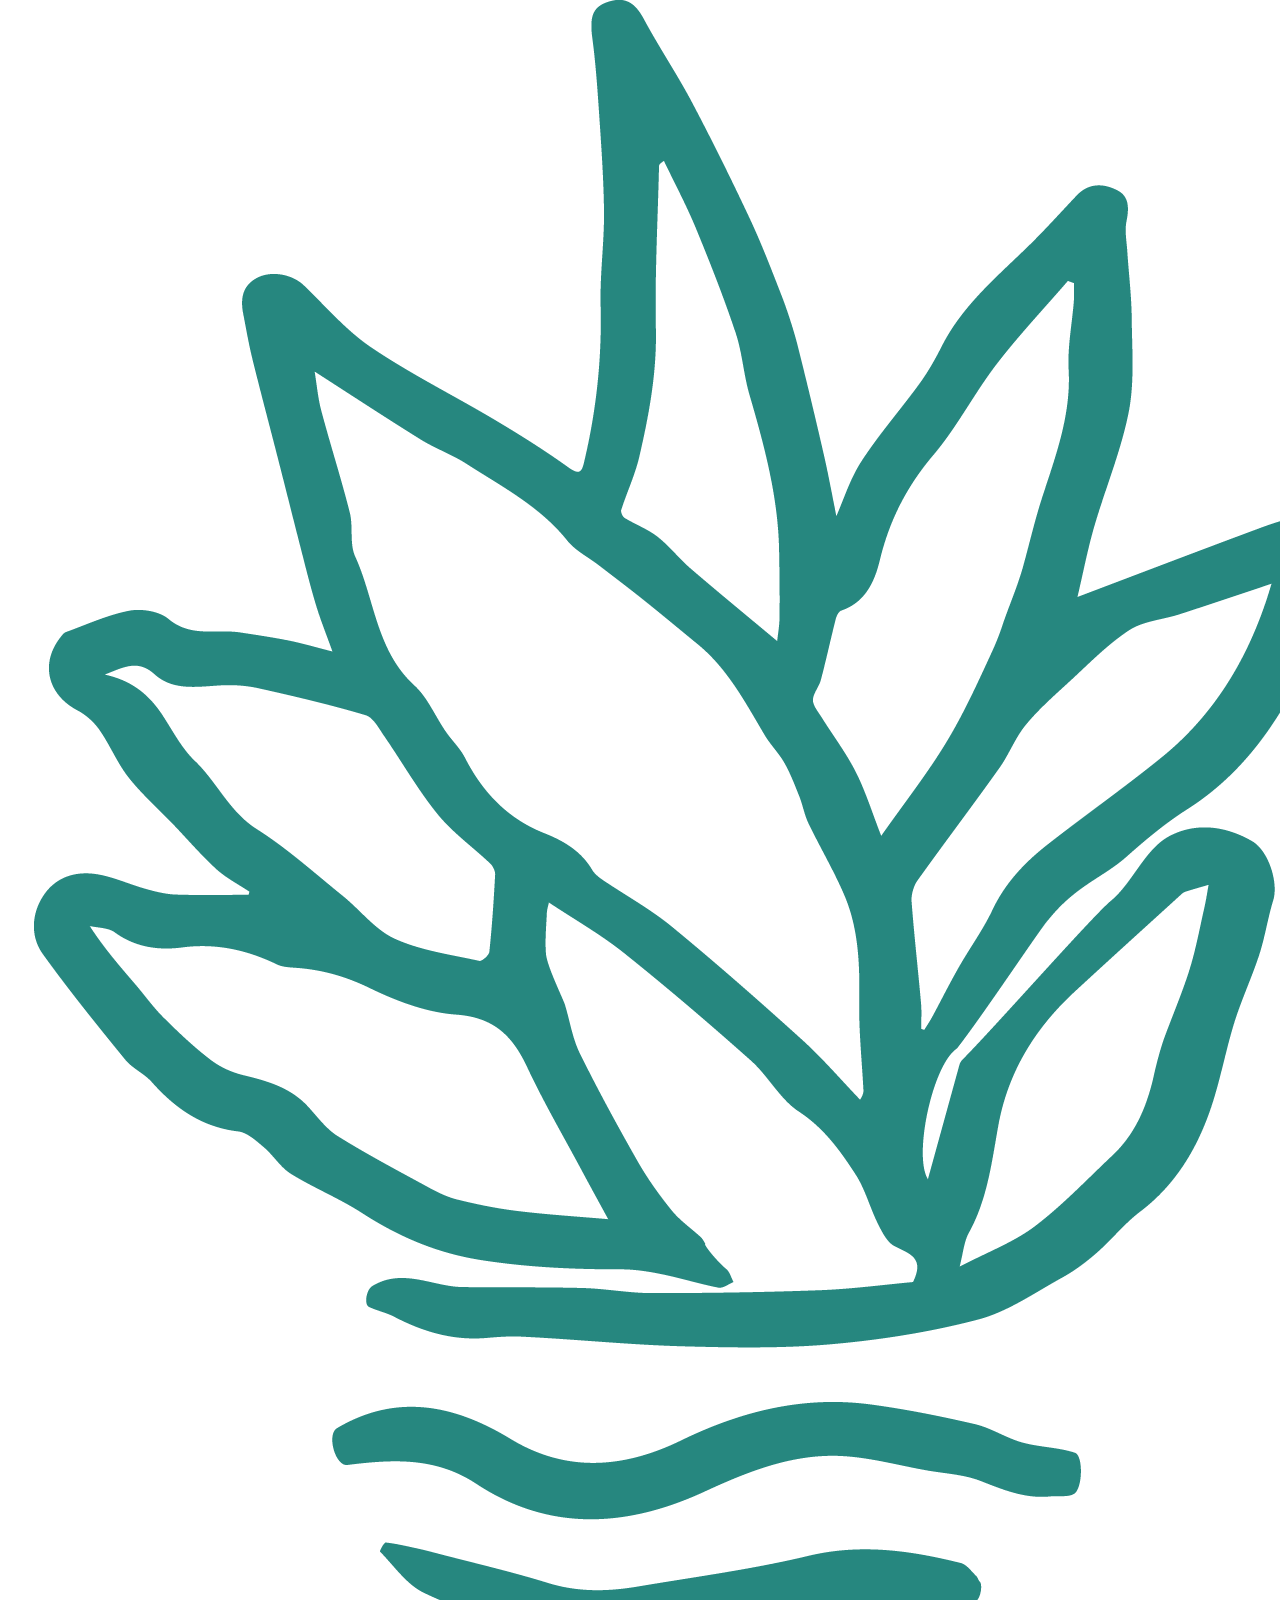
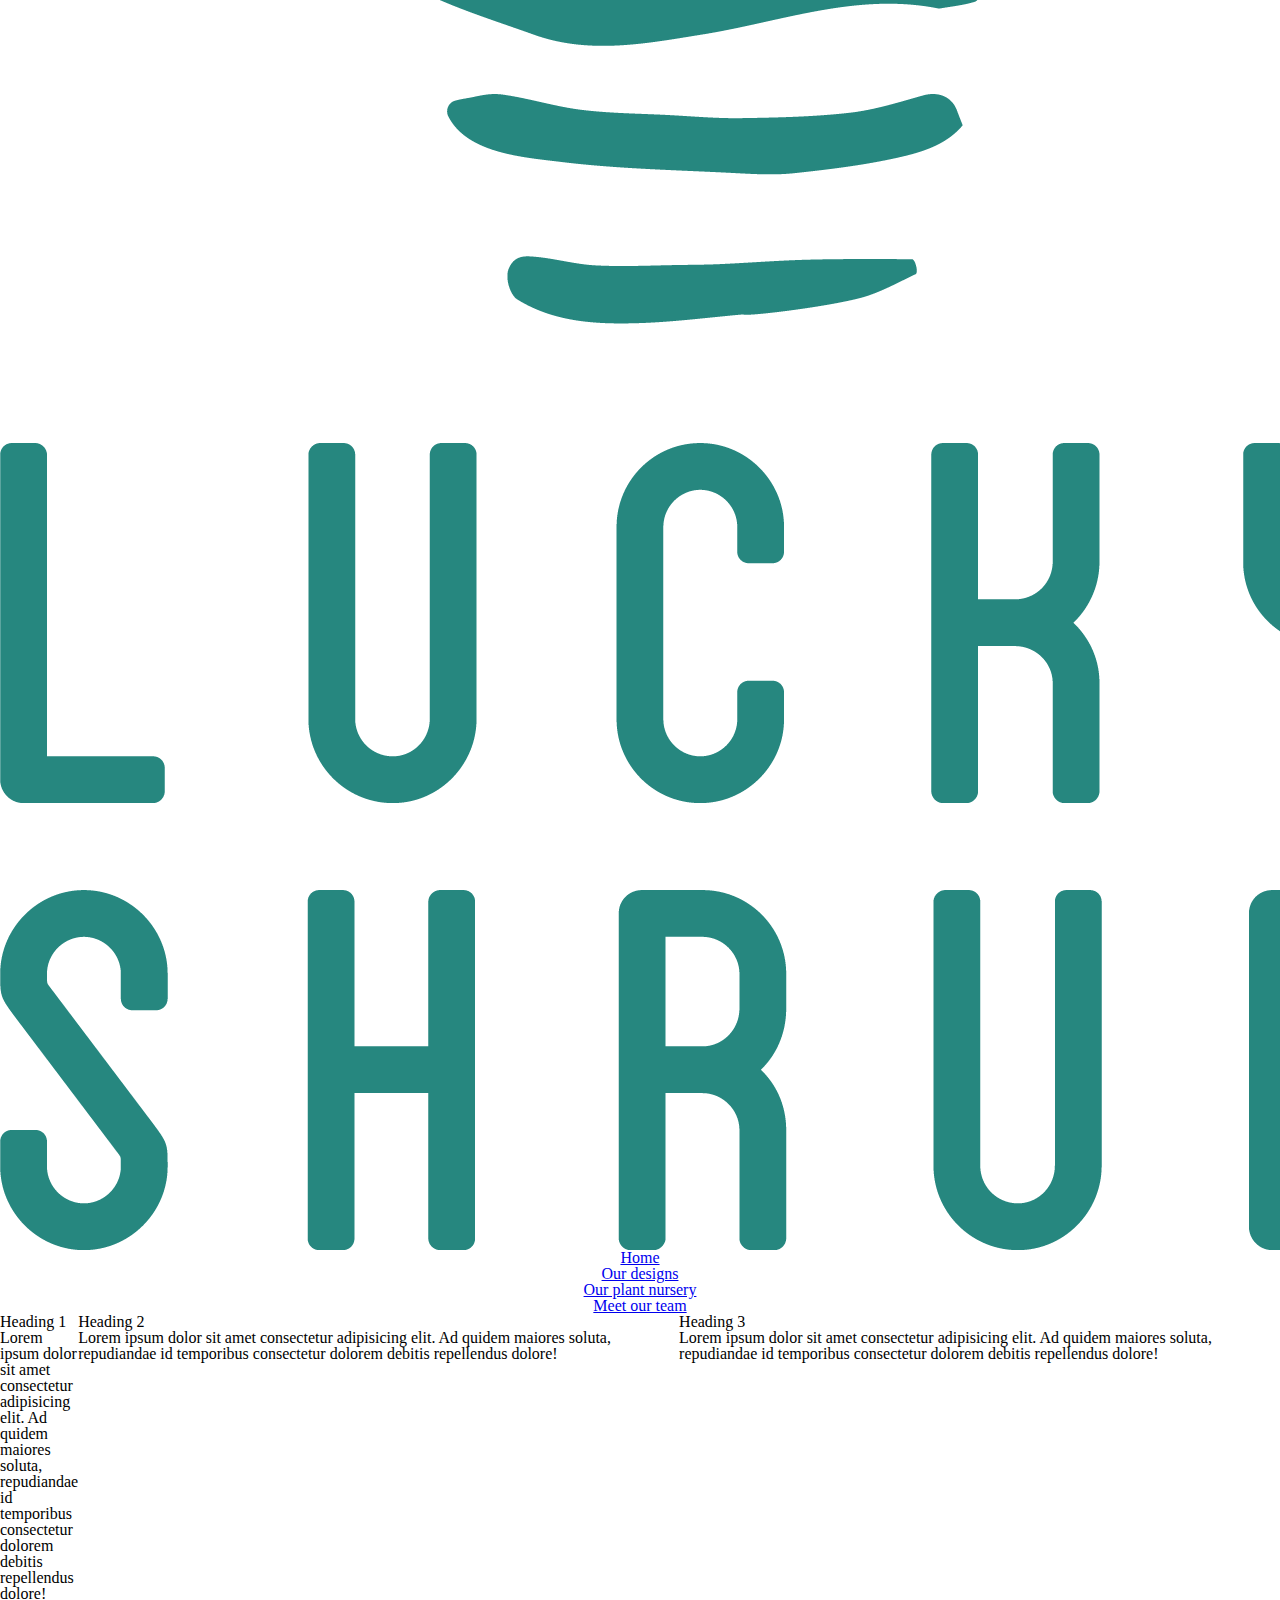
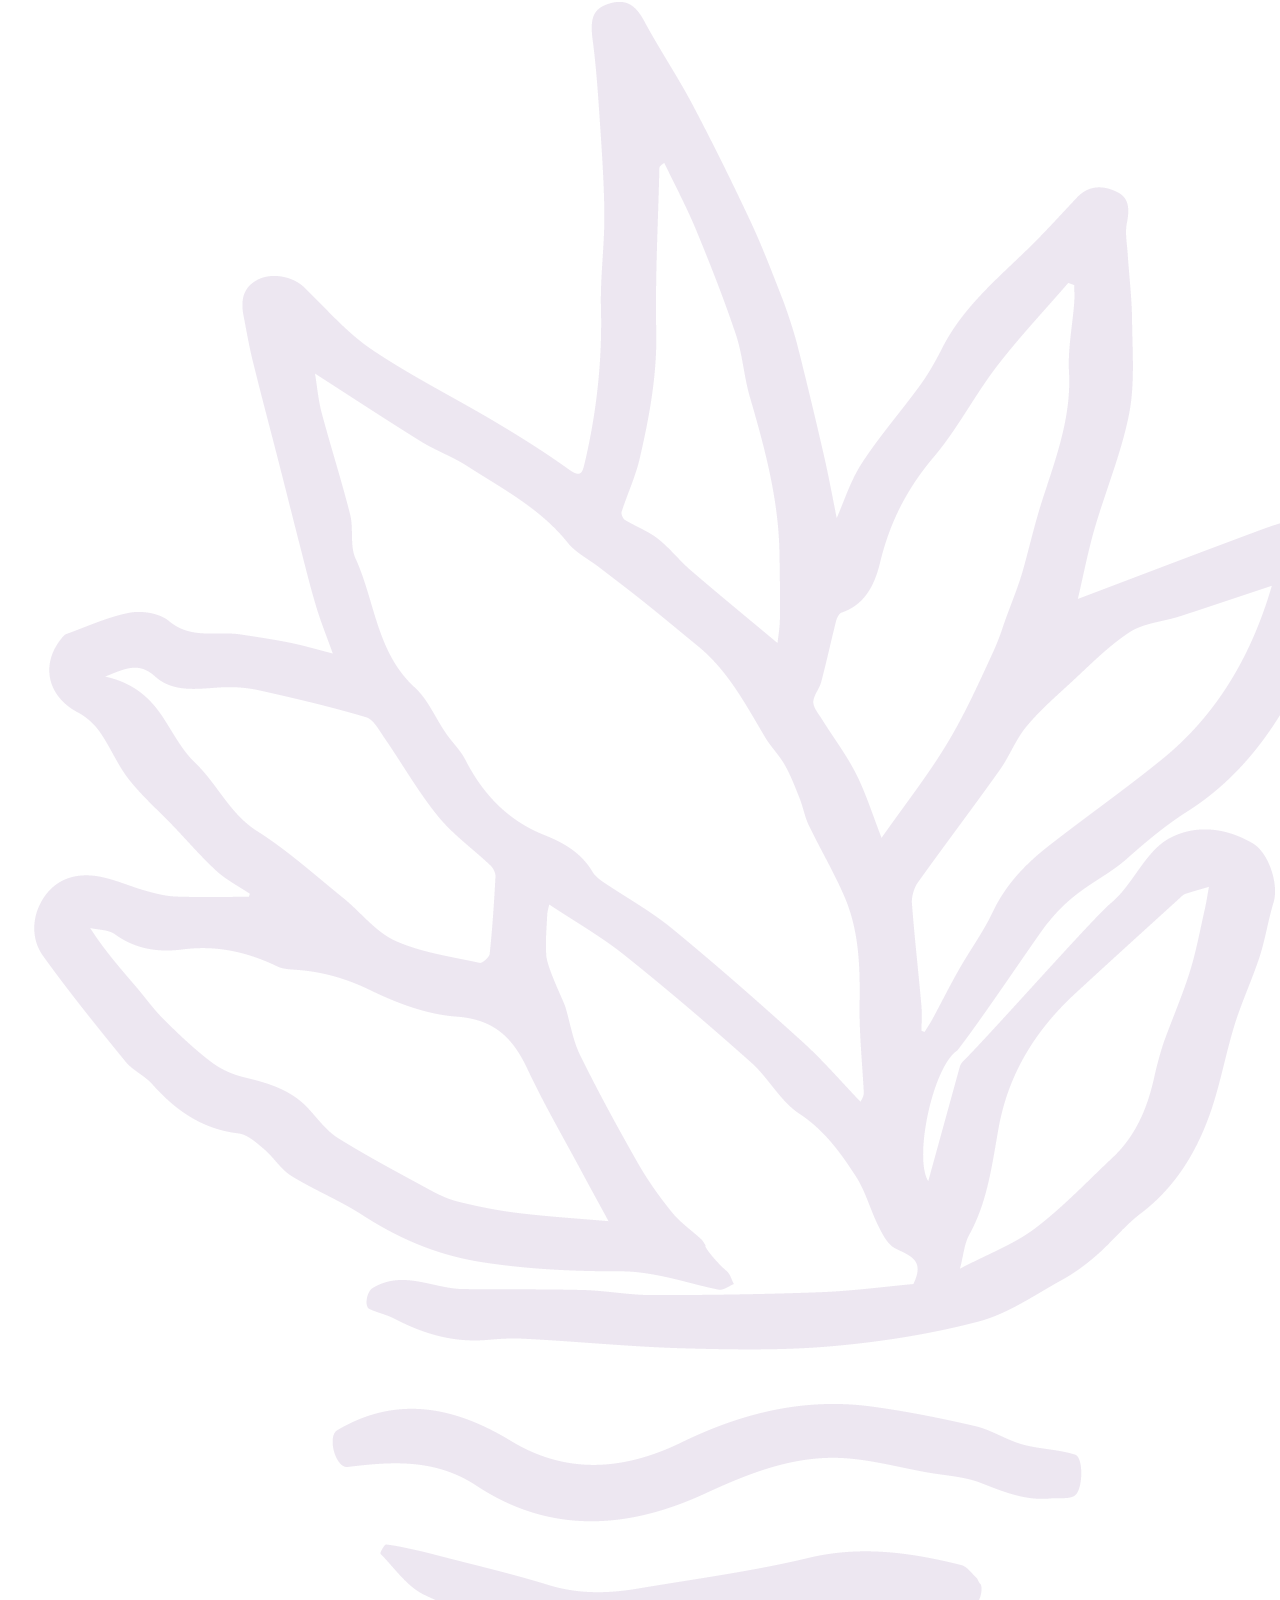
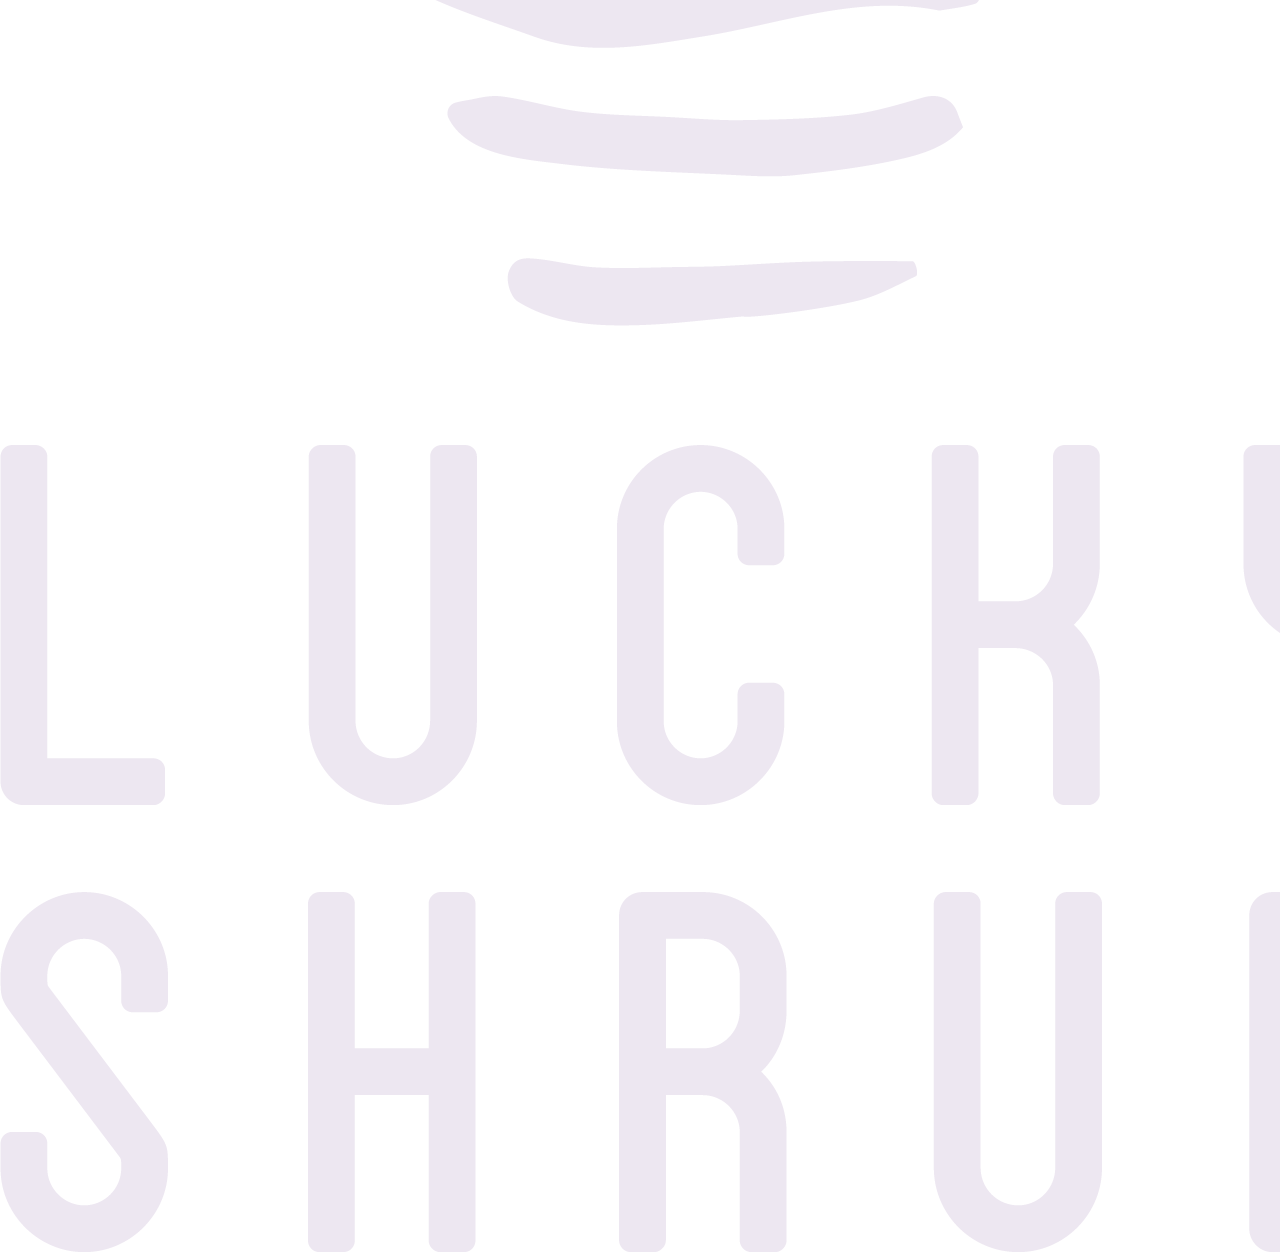
==== public/index.html @ ffbe18a4 "Create html and css base structure" ====
<!DOCTYPE html>
<html lang="en">
<head>
    <meta charset="UTF-8">
    <meta http-equiv="X-UA-Compatible" content="IE=edge">
    <meta name="viewport" content="width=device-width, initial-scale=1.0">
    <title>Lucky Shrub</title>

    <meta name="Author" content="Lucky Shrub">
    <link rel="stylesheet" href="../src/style/css/style.css">

</head>
<body>
    <header class="header">
        <img src="../assets/images/Asset 2@3x.png" alt="Logo of Lucky Shrub" class="header__logo">
    </header>
    <nav class="main-nav">
        <ul class="main-nav__list">
            <li class="main-nav__list-item"><a href="index.html" class="main-nav__link">Home</a></li>
            <li class="main-nav__list-item"><a href="menu.html" class="main-nav__link">Our designs</a></li>
            <li class="main-nav__list-item"><a href="book.html" class="main-nav__link">Our plant nursery</a></li>
            <li class="main-nav__list-item"><a href="about.html" class="main-nav__link">Meet our team</a></li>
        </ul>
    </nav>

    <main class="main">
        <section class="main-section">
            <article class="article">
                <h1 class="article__section">Heading 1</h1>
                <p class="article__paragraph">Lorem ipsum dolor sit amet consectetur adipisicing elit. Ad quidem maiores soluta, repudiandae id temporibus consectetur dolorem debitis repellendus dolore!</p>
            </article>
        <section class="main-section">
            <article class="article">
                <h1 class="article__section">Heading 2</h1>
                <p class="article__paragraph">Lorem ipsum dolor sit amet consectetur adipisicing elit. Ad quidem maiores soluta, repudiandae id temporibus consectetur dolorem debitis repellendus dolore!</p>
            </article>
            <article class="article">
                <h1 class="article__section">Heading 3</h1>
                <p class="article__paragraph">Lorem ipsum dolor sit amet consectetur adipisicing elit. Ad quidem maiores soluta, repudiandae id temporibus consectetur dolorem debitis repellendus dolore!</p>
            </article>
        </section>
    </main>

    <footer class="footer">
        <div class="footer__logo">
            <img src="../assets/images/Asset 3@3x.png" alt="Lucky shrub logotype">
        </div>
        <div class="footer__copyright">
            <p class="footer__copyright_text">
                Copyright Little Lemon
            </p>
        </div>
    </footer>
</body>
</html>
---- src/style/css/style.css ----
@import url("https://fonts.googleapis.com/css2?family=Architects+Daughter&display=swap");
*, *:before, *:after {
  -webkit-box-sizing: border-box;
          box-sizing: border-box;
}

html, body, div, span, object, iframe, figure, h1, h2, h3, h4, h5, h6, p, blockquote, pre, a, code, em, img, small, strike, strong, sub, sup, tt, b, u, i, ol, ul, li, fieldset, form, label, table, caption, tbody, tfoot, thead, tr, th, td, main, canvas, embed, footer, header, nav, section, video {
  margin: 0;
  padding: 0;
  border: 0;
  font-size: 100%;
  font: inherit;
  vertical-align: baseline;
  text-rendering: optimizeLegibility;
  -webkit-font-smoothing: antialiased;
  -webkit-text-size-adjust: none;
     -moz-text-size-adjust: none;
      -ms-text-size-adjust: none;
          text-size-adjust: none;
}

footer, header, nav, section, main {
  display: block;
}

body {
  line-height: 1;
}

ol, ul {
  list-style: none;
}

blockquote, q {
  quotes: none;
}

blockquote:before, blockquote:after, q:before, q:after {
  content: "";
  content: none;
}

table {
  border-collapse: collapse;
  border-spacing: 0;
}

input {
  -webkit-appearance: none;
  border-radius: 0;
}

.header__logo {
  display: block;
  margin: 0 auto;
}

.main-nav__list {
  list-style: none;
  text-align: center;
}
.main-nav__link {
  display: inline-block;
}

.main-section {
  display: -webkit-box;
  display: -ms-flexbox;
  display: flex;
}

.article {
  -webkit-box-flex: 1;
      -ms-flex: 1;
          flex: 1;
}

.footer {
  display: -webkit-box;
  display: -ms-flexbox;
  display: flex;
}
.footer__logo {
  -webkit-box-flex: 1;
      -ms-flex: 1;
          flex: 1;
}
.footer__copyright {
  -webkit-box-flex: 1;
      -ms-flex: 1;
          flex: 1;
}/*# sourceMappingURL=style.css.map */
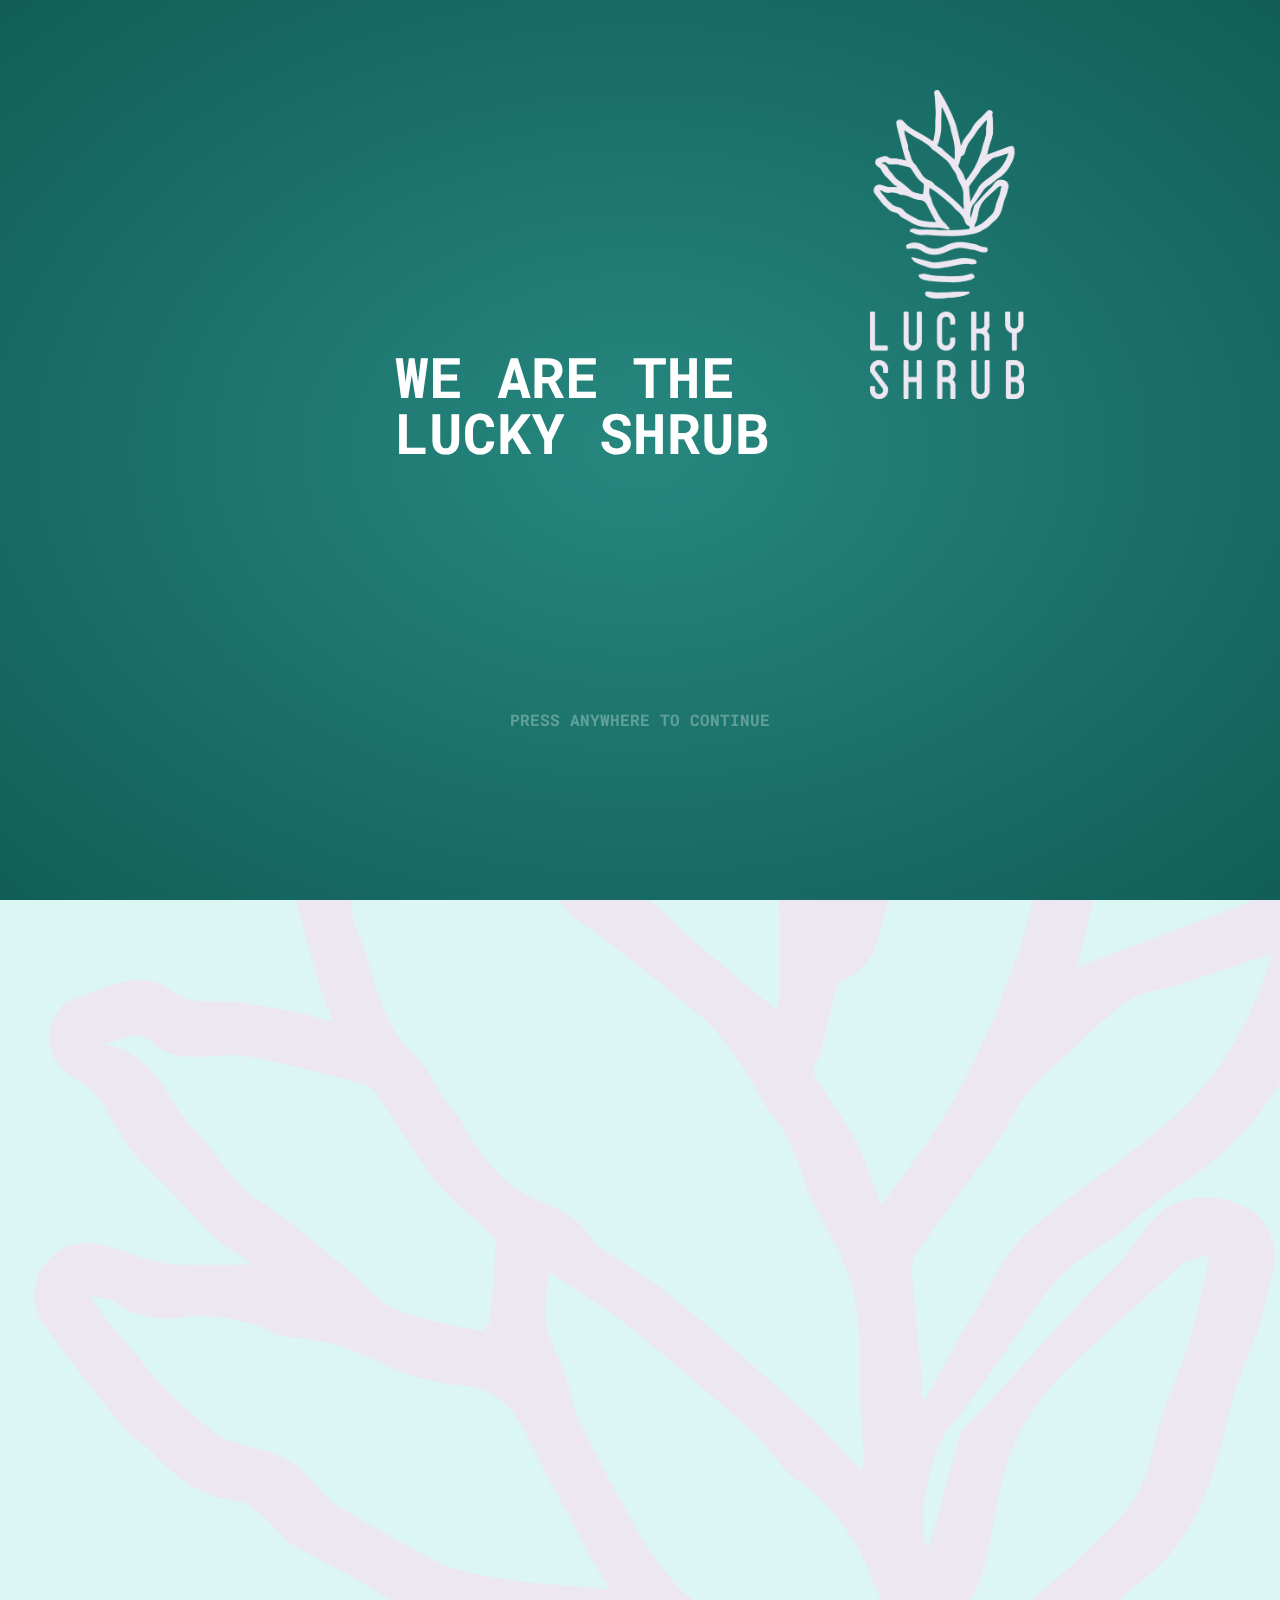
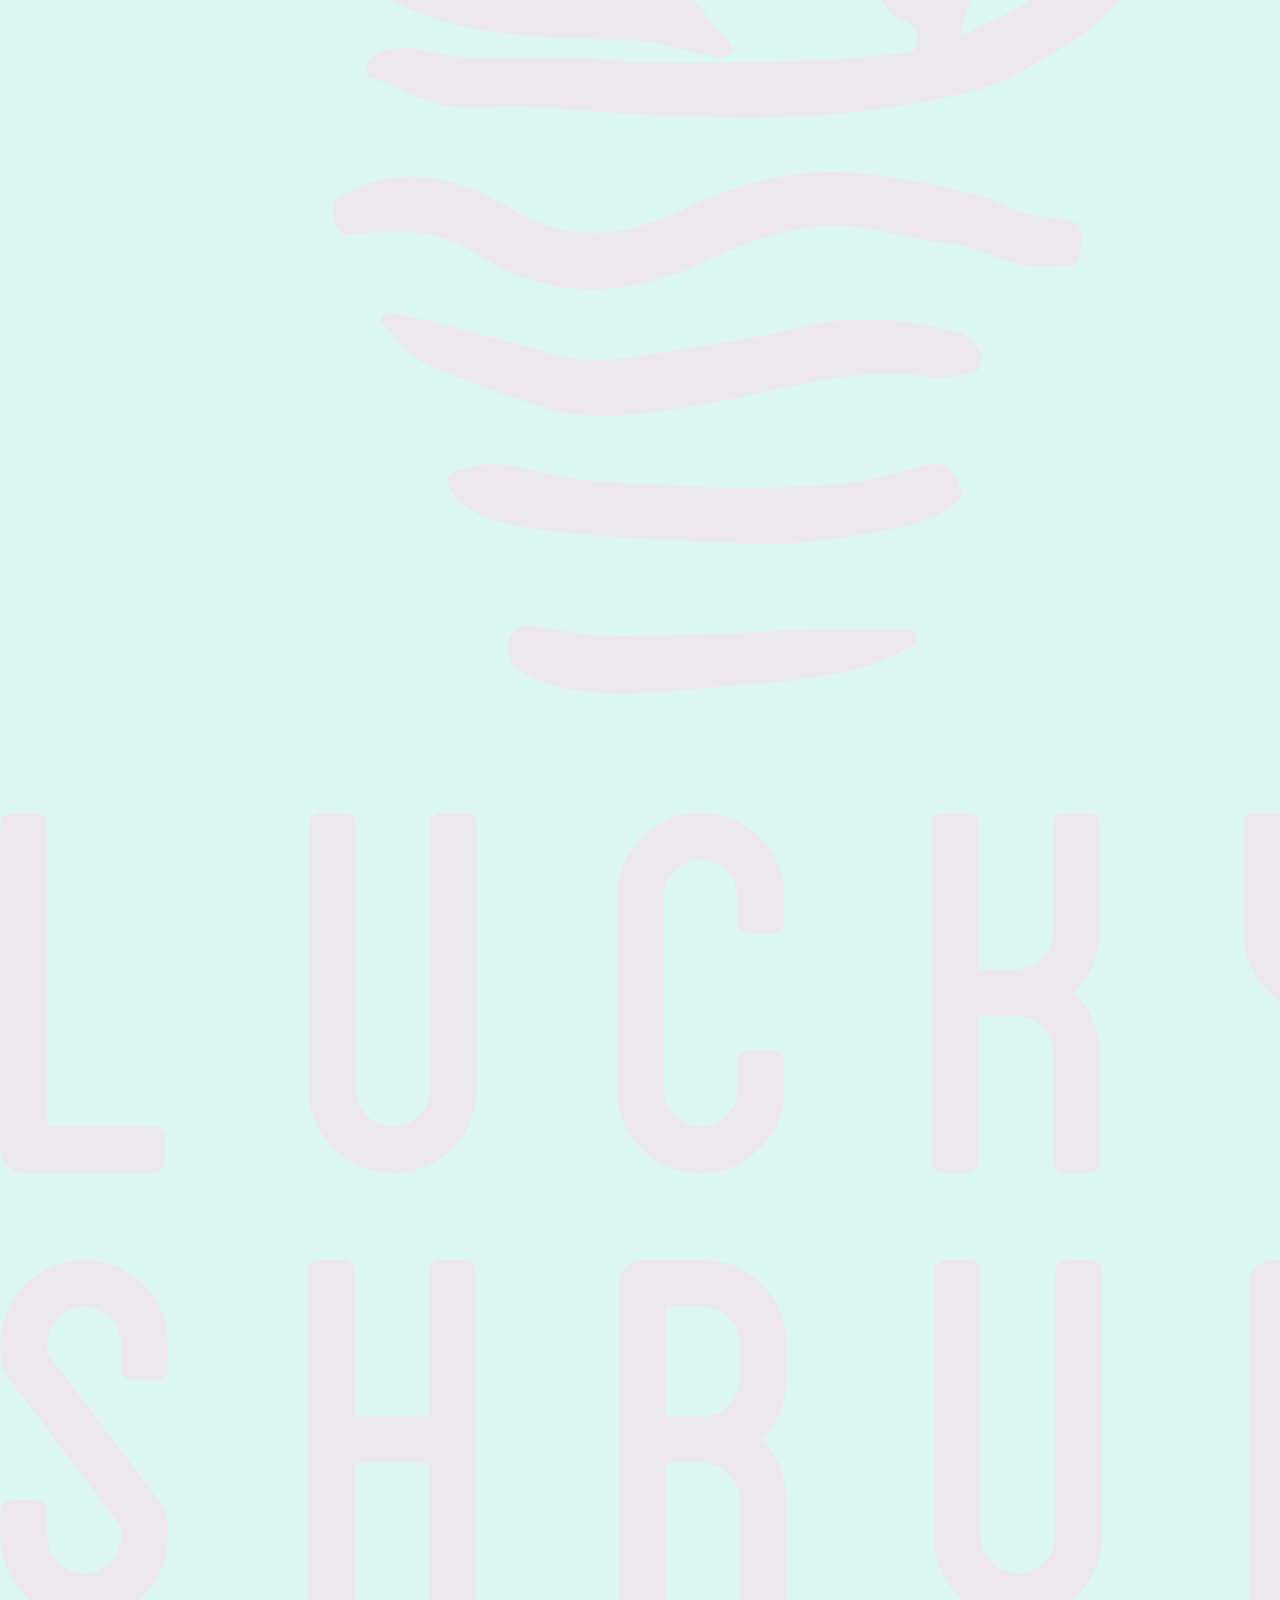
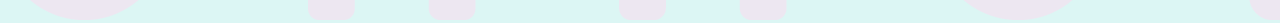
==== commit e458f1fb: "create banner" ====
--- a/public/index.html
+++ b/public/index.html
@@ -9,8 +9,20 @@
     <meta name="Author" content="Lucky Shrub">
     <link rel="stylesheet" href="../src/style/css/style.css">
 
+    <script src="../src/scripts/banner.js" defer> </script>
+
 </head>
 <body>
+
+    <div class="banner">
+        <div class="t3xts t3xt-1">We are the</div>
+        <div class="t3xts t3xt-2">Lucky Shrub</div>
+        <div class="t3xts t3xt-3"></div>
+        <img src="../assets/images/Asset 3@3x.png" alt="Logo of Lucky Shrub" class="banner__logo">
+        <div class="banner__text">Press anywhere to continue</div>
+    </div>
+
+    
     <header class="header">
         <img src="../assets/images/Asset 2@3x.png" alt="Logo of Lucky Shrub" class="header__logo">
     </header>
--- a/src/style/css/style.css
+++ b/src/style/css/style.css
@@ -1,4 +1,5 @@
 @import url("https://fonts.googleapis.com/css2?family=Architects+Daughter&display=swap");
+@import url("https://fonts.googleapis.com/css2?family=Roboto+Mono:wght@700&display=swap");
 *, *:before, *:after {
   -webkit-box-sizing: border-box;
           box-sizing: border-box;
@@ -50,14 +51,31 @@
   border-radius: 0;
 }
 
+body {
+  background-color: #dcf6f4;
+}
+
 .header__logo {
   display: block;
-  margin: 0 auto;
+  position: absolute;
+  margin: 1vh auto;
+  height: 30vh;
 }
 
 .main-nav__list {
+  display: -webkit-box;
+  display: -ms-flexbox;
+  display: flex;
+  -webkit-box-pack: center;
+      -ms-flex-pack: center;
+          justify-content: center;
   list-style: none;
   text-align: center;
+}
+.main-nav__list-item {
+  margin: 15px 30px;
+  padding: 15px;
+  border: black solid;
 }
 .main-nav__link {
   display: inline-block;
@@ -89,4 +107,173 @@
   -webkit-box-flex: 1;
       -ms-flex: 1;
           flex: 1;
+}
+
+.banner {
+  position: fixed;
+  width: 100vw;
+  height: 100vh;
+  overflow: hidden;
+  font-family: "Roboto Mono";
+  font-size: 3.5rem;
+  padding: 50px 0 0 100px;
+  display: -webkit-box;
+  display: -ms-flexbox;
+  display: flex;
+  -webkit-box-align: stretch;
+      -ms-flex-align: stretch;
+          align-items: stretch;
+  -webkit-box-orient: vertical;
+  -webkit-box-direction: normal;
+      -ms-flex-direction: column;
+          flex-direction: column;
+  font-weight: 700;
+  color: #fff;
+  background-image: radial-gradient(#26877f 0%, #115E58);
+  background-repeat: no-repeat;
+  height: 100vh;
+  opacity: 1;
+  -webkit-transition: opacity 1.5s linear;
+  transition: opacity 1.5s linear;
+  z-index: 5;
+}
+.banner__logo {
+  display: block;
+  position: absolute;
+  width: 12%;
+  top: 10%;
+  right: 20%;
+  -webkit-animation: logo-move 10s linear infinite;
+          animation: logo-move 10s linear infinite;
+  -webkit-animation-direction: alternate;
+          animation-direction: alternate;
+}
+.banner__text {
+  position: absolute;
+  text-transform: uppercase;
+  top: 80%;
+  left: 50%;
+  font-size: 1rem;
+  -webkit-transform: translate(-50%, -50%);
+          transform: translate(-50%, -50%);
+  opacity: 0.3;
+}
+.banner--hidden {
+  opacity: 0.1;
+}
+
+.t3xts {
+  line-height: 1;
+  position: relative;
+  top: 35%;
+  left: 25%;
+  -webkit-perspective: 1000px;
+          perspective: 1000px;
+  text-transform: uppercase;
+  -webkit-animation: text-move 15s linear infinite;
+          animation: text-move 15s linear infinite;
+  -webkit-animation-direction: alternate;
+          animation-direction: alternate;
+}
+
+.t3xt {
+  -webkit-transform-style: preserve-3d;
+          transform-style: preserve-3d;
+  position: absolute;
+  top: 0;
+  text-transform: uppercase;
+}
+
+.t3xt-out {
+  -webkit-animation: text-out 0.5s ease;
+          animation: text-out 0.5s ease;
+}
+
+.t3xt-in {
+  -webkit-animation: text-in 0.5s ease;
+          animation: text-in 0.5s ease;
+}
+
+@-webkit-keyframes text-out {
+  to {
+    -webkit-transform: rotateX(90deg);
+            transform: rotateX(90deg);
+    opacity: 0;
+  }
+}
+
+@keyframes text-out {
+  to {
+    -webkit-transform: rotateX(90deg);
+            transform: rotateX(90deg);
+    opacity: 0;
+  }
+}
+@-webkit-keyframes text-in {
+  from {
+    opacity: 0;
+    -webkit-transform: rotateX(-90deg);
+            transform: rotateX(-90deg);
+  }
+  to {
+    -webkit-transform: rotateX(0deg);
+            transform: rotateX(0deg);
+    opacity: 1;
+  }
+}
+@keyframes text-in {
+  from {
+    opacity: 0;
+    -webkit-transform: rotateX(-90deg);
+            transform: rotateX(-90deg);
+  }
+  to {
+    -webkit-transform: rotateX(0deg);
+            transform: rotateX(0deg);
+    opacity: 1;
+  }
+}
+@-webkit-keyframes logo-move {
+  from {
+    -webkit-transform: translate(0, 0) scale(100%);
+            transform: translate(0, 0) scale(100%);
+  }
+  to {
+    -webkit-transform: translate(-5%, 0) scale(105%);
+            transform: translate(-5%, 0) scale(105%);
+  }
+}
+@keyframes logo-move {
+  from {
+    -webkit-transform: translate(0, 0) scale(100%);
+            transform: translate(0, 0) scale(100%);
+  }
+  to {
+    -webkit-transform: translate(-5%, 0) scale(105%);
+            transform: translate(-5%, 0) scale(105%);
+  }
+}
+@-webkit-keyframes text-move {
+  from {
+    -webkit-transform: translate(-5%, 0) scale(100%);
+            transform: translate(-5%, 0) scale(100%);
+    letter-spacing: 1px;
+  }
+  to {
+    -webkit-transform: translate(0%, 0) scale(110%);
+            transform: translate(0%, 0) scale(110%);
+    letter-spacing: 3px;
+  }
+}
+@keyframes text-move {
+  from {
+    -webkit-transform: translate(-5%, 0) scale(100%);
+            transform: translate(-5%, 0) scale(100%);
+    letter-spacing: 1px;
+  }
+  to {
+    -webkit-transform: translate(0%, 0) scale(110%);
+            transform: translate(0%, 0) scale(110%);
+    letter-spacing: 3px;
+  }
 }/*# sourceMappingURL=style.css.map */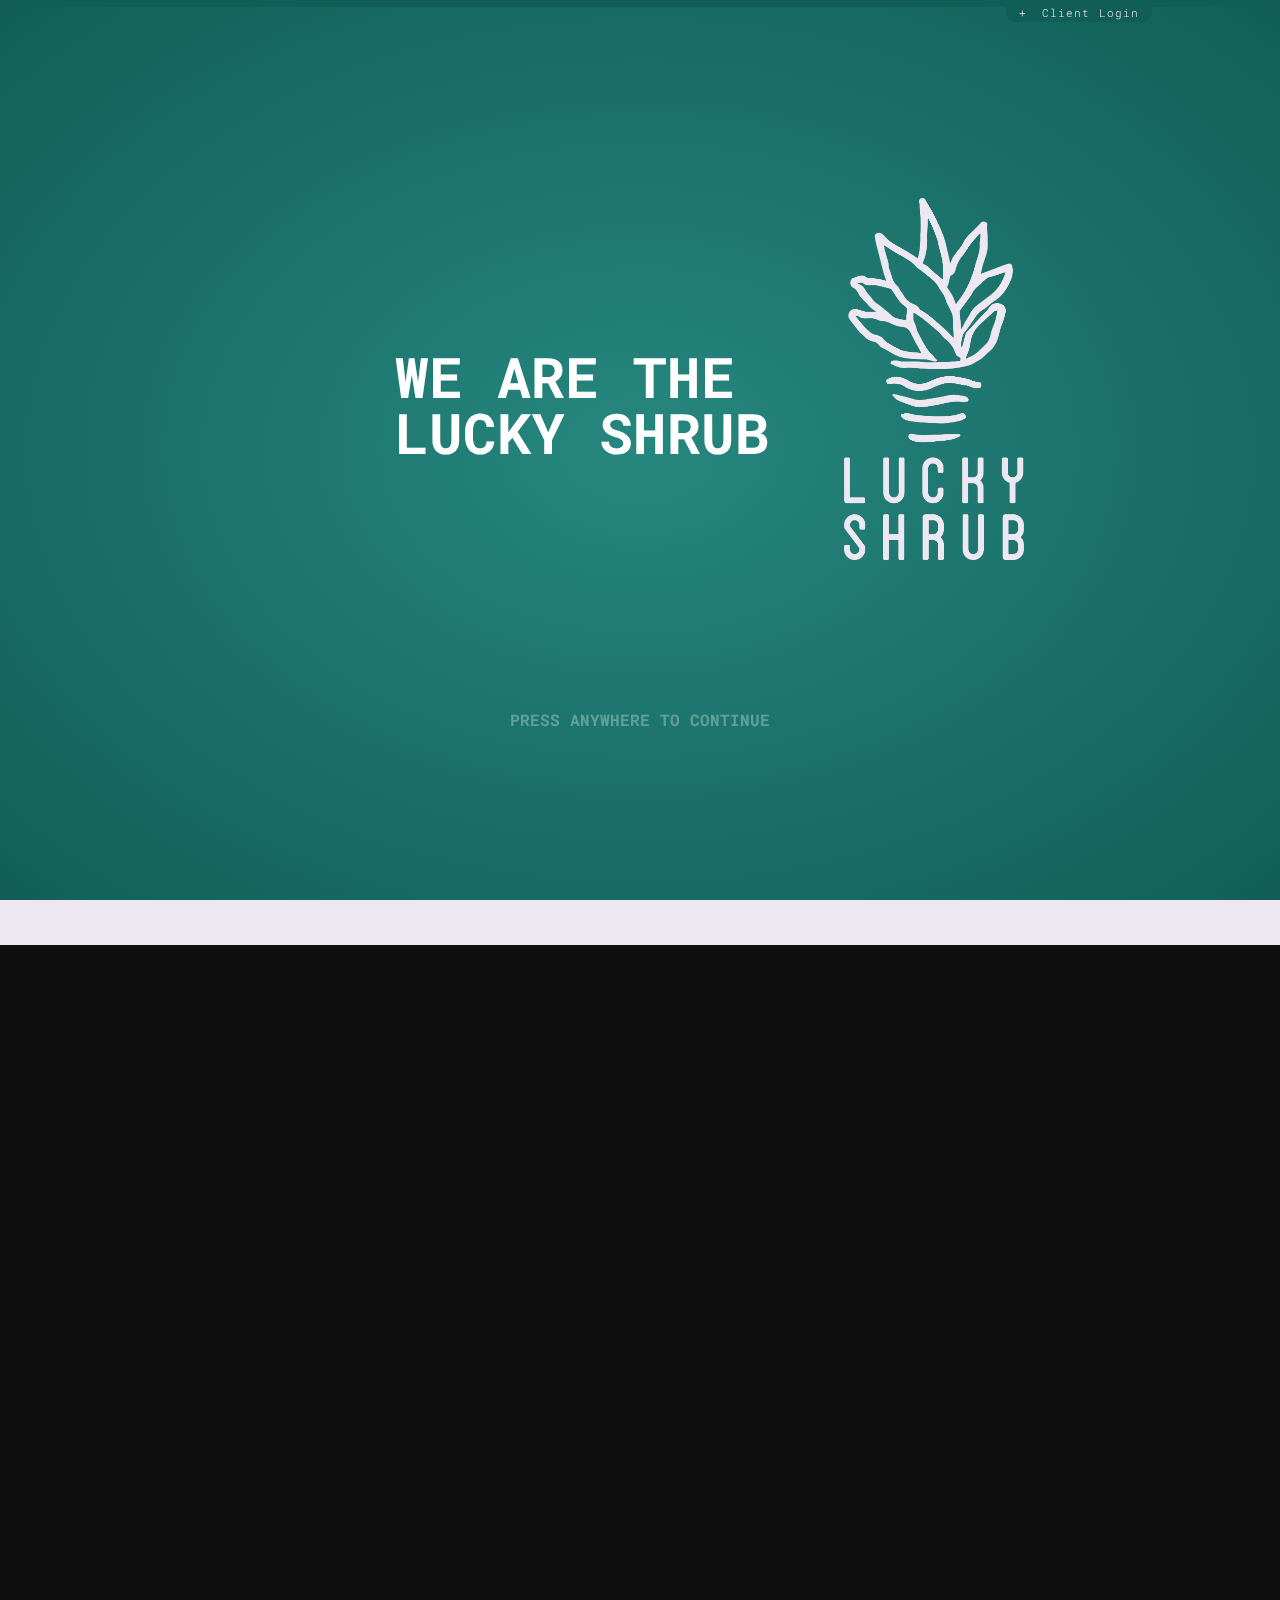
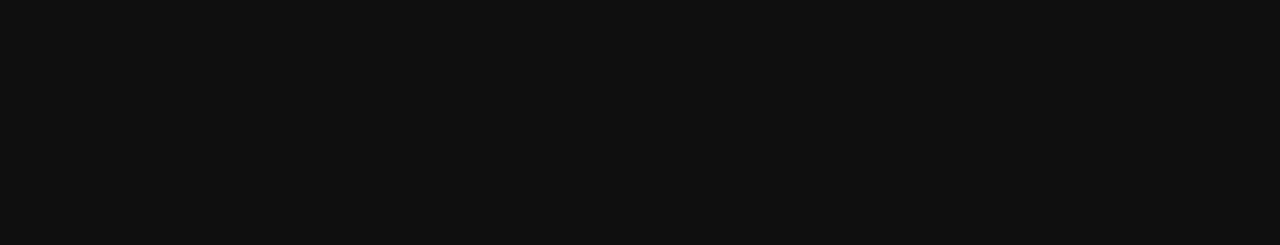
==== commit fd50d2b3: "finish first page" ====
--- a/public/index.html
+++ b/public/index.html
@@ -9,7 +9,13 @@
     <meta name="Author" content="Lucky Shrub">
     <link rel="stylesheet" href="../src/style/css/style.css">
 
-    <script src="../src/scripts/banner.js" defer> </script>
+    <script src="../src/scripts/banner.js" defer>
+        
+    </script>
+    <script src="../src/scripts/app.js" defer>
+        
+    </script>
+    <script src="https://kit.fontawesome.com/d4963600d0.js" crossorigin="anonymous"></script>
 
 </head>
 <body>
@@ -18,50 +24,87 @@
         <div class="t3xts t3xt-1">We are the</div>
         <div class="t3xts t3xt-2">Lucky Shrub</div>
         <div class="t3xts t3xt-3"></div>
-        <img src="../assets/images/Asset 3@3x.png" alt="Logo of Lucky Shrub" class="banner__logo">
+        <img src="../assets/images/Asset3@3x.png" alt="Logo of Lucky Shrub" class="banner__logo">
         <div class="banner__text">Press anywhere to continue</div>
     </div>
 
-    
-    <header class="header">
-        <img src="../assets/images/Asset 2@3x.png" alt="Logo of Lucky Shrub" class="header__logo">
-    </header>
-    <nav class="main-nav">
-        <ul class="main-nav__list">
-            <li class="main-nav__list-item"><a href="index.html" class="main-nav__link">Home</a></li>
-            <li class="main-nav__list-item"><a href="menu.html" class="main-nav__link">Our designs</a></li>
-            <li class="main-nav__list-item"><a href="book.html" class="main-nav__link">Our plant nursery</a></li>
-            <li class="main-nav__list-item"><a href="about.html" class="main-nav__link">Meet our team</a></li>
-        </ul>
-    </nav>
+
+        <aside class="login-bar">
+            <p class="login-bar__text">Client Login</p>
+        </aside>
+
+
+
+        <section class="section-first">
+        
+            <header class="main-logo">
+                <img src="../assets/images/Asset3@3x.png" alt="Logo of Lucky Shrub" class="main-logo__image">
+            </header>
+
+
+        <nav class="main-nav">
+            <ul class="main-nav__list">
+                <li class="main-nav__list-item main-nav__list-item--active"><a href="index.html" class="main-nav__link">Home</a></li>
+                <div class="main-nav__divline"></div>
+                <li class="main-nav__list-item"><a href="menu.html" class="main-nav__link">Our designs</a></li>
+                <div class="main-nav__divline"></div>
+                <li class="main-nav__list-item"><a href="book.html" class="main-nav__link">Our plant nursery</a></li>
+                <div class="main-nav__divline"></div>
+                <li class="main-nav__list-item"><a href="about.html" class="main-nav__link">Meet our team</a></li>
+            </ul>
+        </nav>
+        
+        <article class="slogan">
+            <div class="slogan__text">
+                <div class="slogan__text slogan__text--big">
+                    WE'RE GOOD.
+                </div>
+                <div class="slogan__text slogan__text--medium">
+                    JUST ASK
+                </div>
+                <div class="slogan__text slogan__text--mediumer">
+                    OUR CLIENTS.
+                </div>
+                
+                <div class="slogan__text slogan__text--small">
+                    Garden design + creation + garden maintenance + landscaping + plant nursery + indoor and outdoor plants + IT'S WHAT WE LOVE to do 
+                </div>
+            </div>
+            <img src="../assets/images/main_image.png" alt="Logo of Lucky Shrub" class="slogan__image">
+        </article>
+        </section>
 
     <main class="main">
+        <div class="main__slogan_wrapper">
+        <p class="main__slogan">Our collaborative approach turns clients into partners.</p>
+        <a class="main__slogan-contact" href="about.html">Let's talk about your project.</a>
+        </div>
         <section class="main-section">
             <article class="article">
-                <h1 class="article__section">Heading 1</h1>
-                <p class="article__paragraph">Lorem ipsum dolor sit amet consectetur adipisicing elit. Ad quidem maiores soluta, repudiandae id temporibus consectetur dolorem debitis repellendus dolore!</p>
-            </article>
-        <section class="main-section">
-            <article class="article">
-                <h1 class="article__section">Heading 2</h1>
-                <p class="article__paragraph">Lorem ipsum dolor sit amet consectetur adipisicing elit. Ad quidem maiores soluta, repudiandae id temporibus consectetur dolorem debitis repellendus dolore!</p>
+                <h1 class="article__heading">Gardens we design</h1>
+                <p class="article__paragraph">Lorem ipsum dolor sit amet consectetur adipisicing elit.</p>
             </article>
             <article class="article">
-                <h1 class="article__section">Heading 3</h1>
-                <p class="article__paragraph">Lorem ipsum dolor sit amet consectetur adipisicing elit. Ad quidem maiores soluta, repudiandae id temporibus consectetur dolorem debitis repellendus dolore!</p>
+                <h1 class="article__heading">Plant nursery</h1>
+                <p class="article__paragraph">Sit amet consectetur adipisicing elit!</p>
+            </article>
+            <article class="article">
+                <h1 class="article__heading">Our team</h1>
+                <p class="article__paragraph">Ad quidem maiores soluta, repudiandae id temporibus consectetur dolorem debitis repellendus dolore!</p>
             </article>
         </section>
     </main>
 
     <footer class="footer">
-        <div class="footer__logo">
-            <img src="../assets/images/Asset 3@3x.png" alt="Lucky shrub logotype">
-        </div>
-        <div class="footer__copyright">
-            <p class="footer__copyright_text">
+            <img src="../assets/images/footer-park1.png" alt="" class="footer__image_1">
+            <img src="../assets/images/footer-nursery.png" alt="" class="footer__image_2">
+            <img src="../assets/images/Asset3@3x.png" alt="Lucky shrub logotype" class="footer__logo">
+            <p class="footer__copyright">
                 Copyright Little Lemon
             </p>
-        </div>
     </footer>
+
+    <div class="scroller scroller--hidden"><i class="fa-solid fa-arrow-up"></i></div>
+
 </body>
 </html>--- a/src/style/css/style.css
+++ b/src/style/css/style.css
@@ -1,5 +1,5 @@
 @import url("https://fonts.googleapis.com/css2?family=Architects+Daughter&display=swap");
-@import url("https://fonts.googleapis.com/css2?family=Roboto+Mono:wght@700&display=swap");
+@import url("https://fonts.googleapis.com/css2?family=Roboto+Mono:wght@700,300&display=swap");
 *, *:before, *:after {
   -webkit-box-sizing: border-box;
           box-sizing: border-box;
@@ -52,61 +52,379 @@
 }
 
 body {
-  background-color: #dcf6f4;
-}
-
-.header__logo {
-  display: block;
-  position: absolute;
+  background-color: #ede7f1;
+}
+
+html {
+  -ms-scroll-snap-type: y mandatory;
+      scroll-snap-type: y mandatory;
+}
+
+.login-bar {
+  scroll-snap-align: start;
+  position: fixed;
+  width: 100%;
+  top: 0;
+  border-top: black solid 7px;
+  border-color: #115E58;
+  z-index: 5;
+}
+.login-bar__text {
+  position: absolute;
+  right: 10%;
+  padding: 0 1% 0.3% 1%;
+  border-bottom-left-radius: 10px;
+  border-bottom-right-radius: 10px;
+  font-size: 0.7em;
+  font-family: "Roboto Mono", "Arial", "sans serif";
+  font-weight: 300;
+  letter-spacing: 0.1em;
+  color: #ede7f1;
+  background-color: #115E58;
+}
+.login-bar__text:hover {
+  -webkit-transition: 0.2s;
+  transition: 0.2s;
+  color: white;
+  padding: 0.3% 1% 0.3% 1%;
+  cursor: pointer;
+}
+.login-bar__text::before {
+  content: "+";
+  padding-right: 15px;
+}
+.login-bar__text::before:hover {
+  color: white;
+}
+
+.main-logo {
+  position: absolute;
+  width: 16vh;
+  height: 16vh;
+  top: -3.5%;
+  left: -20%;
+  border-radius: 50%;
+  background-color: #115E58;
+  cursor: pointer;
+}
+.main-logo__image {
+  display: block;
+  position: relative;
   margin: 1vh auto;
-  height: 30vh;
-}
-
+  height: 13vh;
+}
+
+.section-first {
+  position: relative;
+  max-width: 1024px;
+  margin: 0 auto;
+  height: 100vh;
+}
+
+.main-nav {
+  color: #115E58;
+  margin-top: 5vh;
+  border-bottom: solid 1px #115E58;
+}
 .main-nav__list {
+  display: -webkit-box;
+  display: -ms-flexbox;
+  display: flex;
+  -webkit-box-pack: right;
+      -ms-flex-pack: right;
+          justify-content: right;
+  list-style: none;
+  text-align: center;
+}
+.main-nav__list-item {
+  padding: 10px 10px 0 10px;
+}
+.main-nav__list-item:hover {
+  background-color: #115E58;
+  border-top-left-radius: 10px;
+  border-top-right-radius: 10px;
+  -webkit-transition: 0.3s;
+  transition: 0.3s;
+}
+.main-nav__list-item:hover a {
+  color: #ede7f1;
+}
+.main-nav__list-item--active {
+  background-color: #115E58;
+  border-top-left-radius: 10px;
+  border-top-right-radius: 10px;
+  padding: 10px 0px 10px 20px;
+}
+.main-nav__list-item--active::after {
+  content: "";
+  position: relative;
+  top: 200%;
+  left: -45%;
+  border-top: 10px solid #115E58;
+  border-bottom: 10px solid transparent;
+  border-left: 10px solid transparent;
+  border-right: 10px solid transparent;
+}
+.main-nav__list-item--active a {
+  color: #ede7f1;
+}
+.main-nav__link {
+  display: inline-block;
+  font-family: "Roboto Mono", "Arial", "sans serif";
+  font-size: 0.8em;
+  letter-spacing: 0.7px;
+  font-weight: 700;
+  color: #115E58;
+  text-decoration: none;
+  text-transform: uppercase;
+}
+.main-nav__divline {
+  margin: 0 10px;
+  width: 1px;
+  height: 0.7em;
+  -ms-flex-item-align: end;
+      align-self: flex-end;
+  background-color: #115E58;
+}
+
+.slogan {
+  display: -webkit-box;
+  display: -ms-flexbox;
+  display: flex;
+  height: 75vh;
+  -webkit-box-align: start;
+      -ms-flex-align: start;
+          align-items: flex-start;
+  padding-top: 12%;
+}
+.slogan__text {
+  font-family: "Roboto Mono", "Arial", "sans serif";
+  font-weight: 700;
+  text-align: center;
+  -ms-flex-item-align: start;
+      align-self: flex-start;
+  margin-right: 5%;
+}
+.slogan__text--big {
+  margin-bottom: 10px;
+  font-size: 5em;
+}
+.slogan__text--medium {
+  font-size: 2.6em;
+  letter-spacing: 0.135em;
+}
+.slogan__text--mediumer {
+  font-size: 2.2em;
+}
+.slogan__text--small {
+  margin-top: 10%;
+  font-size: 1em;
+  text-align: justify;
+  text-justify: inter-characters;
+  text-transform: uppercase;
+}
+.slogan__image {
+  display: block;
+  max-height: 55vh;
+  padding-top: 5%;
+}
+
+.main {
+  position: relative;
+  scroll-snap-align: center;
+  height: 100vh;
+  overflow: hidden;
+  background-color: #0f0f0f;
+  color: #ede7f1;
+  font-family: "Roboto Mono", "Arial", "sans serif";
+  font-size: 2em;
+}
+.main__slogan_wrapper {
+  position: absolute;
+  top: 15%;
+  left: 25%;
+  -webkit-transform: translateX(200vw);
+          transform: translateX(200vw);
+}
+.main__slogan_wrapper--animate {
+  -webkit-transition: linear 0.3s;
+  transition: linear 0.3s;
+  -webkit-transform: translateX(0);
+          transform: translateX(0);
+}
+.main__slogan {
+  font-family: "Roboto Mono", "Arial", "sans serif";
+  font-weight: 700;
+  letter-spacing: 1.5px;
+}
+.main__slogan-contact {
+  display: inline-block;
+  margin-top: 15px;
+  padding-bottom: 10px;
+  font-weight: 300;
+  color: white;
+  text-decoration: none;
+  -webkit-transition: letter-spacing 4s linear;
+  transition: letter-spacing 4s linear;
+}
+.main__slogan-contact:hover {
+  border-bottom: white solid 1px;
+}
+.main__slogan-contact--animate {
+  letter-spacing: 2px;
+}
+
+.main-section {
+  position: absolute;
+  display: -webkit-box;
+  display: -ms-flexbox;
+  display: flex;
+  top: 25%;
+  right: 10%;
+  height: 40%;
+  -webkit-transform: translateX(-200vw);
+          transform: translateX(-200vw);
+}
+.main-section--animate {
+  -webkit-transition: linear 1s;
+  transition: linear 1s;
+  -webkit-transform: translateX(0);
+          transform: translateX(0);
+}
+
+.article {
+  display: block;
+  position: relative;
+  -webkit-box-flex: 1;
+      -ms-flex: 1;
+          flex: 1;
+  height: 100%;
+  width: 300px;
+  margin: 2%;
+  font-size: 0.2em;
+  background-color: #ede7f1;
+  border-radius: 20px;
+}
+.article__heading {
+  position: absolute;
+  text-align: right;
+  padding: 30px;
+  top: 5%;
+  right: 8%;
+  font-weight: 700;
+  text-transform: uppercase;
+  color: white;
+  font-size: 3em;
+  -webkit-filter: brightness(100%);
+          filter: brightness(100%);
+}
+.article__paragraph {
+  width: 70%;
+  position: absolute;
+  bottom: 20%;
+  padding: 20px;
+  color: white;
+  font-size: 2em;
+}
+.article:nth-child(1) {
+  color: white;
+  background-image: -webkit-gradient(linear, left top, left bottom, from(rgba(0, 0, 0, 0.2)), to(rgba(0, 0, 0, 0.9))), url("../../../assets/images/garden1.jpg");
+  background-image: linear-gradient(rgba(0, 0, 0, 0.2), rgba(0, 0, 0, 0.9)), url("../../../assets/images/garden1.jpg");
+  background-repeat: no-repeat;
+  background-size: cover;
+  background-position: -50px;
+}
+.article:nth-child(2) {
+  color: white;
+  background-image: -webkit-gradient(linear, left top, left bottom, from(rgba(0, 0, 0, 0.2)), to(rgba(0, 0, 0, 0.9))), url("../../../assets/images/plants.jpg");
+  background-image: linear-gradient(rgba(0, 0, 0, 0.2), rgba(0, 0, 0, 0.9)), url("../../../assets/images/plants.jpg");
+  background-repeat: no-repeat;
+  background-size: cover;
+  background-position: -50px;
+}
+.article:nth-child(3) {
+  color: white;
+  background-image: -webkit-gradient(linear, left top, left bottom, from(rgba(0, 0, 0, 0.2)), to(rgba(0, 0, 0, 0.9))), url("../../../assets/images/team.jpg");
+  background-image: linear-gradient(rgba(0, 0, 0, 0.2), rgba(0, 0, 0, 0.9)), url("../../../assets/images/team.jpg");
+  background-repeat: no-repeat;
+  background-size: cover;
+  background-position: -50px;
+}
+
+.footer {
+  position: fixed;
   display: -webkit-box;
   display: -ms-flexbox;
   display: flex;
   -webkit-box-pack: center;
       -ms-flex-pack: center;
           justify-content: center;
-  list-style: none;
-  text-align: center;
-}
-.main-nav__list-item {
-  margin: 15px 30px;
-  padding: 15px;
-  border: black solid;
-}
-.main-nav__link {
-  display: inline-block;
-}
-
-.main-section {
-  display: -webkit-box;
-  display: -ms-flexbox;
-  display: flex;
-}
-
-.article {
-  -webkit-box-flex: 1;
-      -ms-flex: 1;
-          flex: 1;
-}
-
-.footer {
-  display: -webkit-box;
-  display: -ms-flexbox;
-  display: flex;
+  height: 15vh;
+  -webkit-box-align: center;
+      -ms-flex-align: center;
+          align-items: center;
+  width: 100%;
+  bottom: 0%;
+  background-color: #115E58;
 }
 .footer__logo {
-  -webkit-box-flex: 1;
-      -ms-flex: 1;
-          flex: 1;
+  display: block;
+  height: 60%;
+  padding-right: 6%;
+  opacity: 0.8;
 }
 .footer__copyright {
-  -webkit-box-flex: 1;
-      -ms-flex: 1;
-          flex: 1;
+  font-size: 0.9em;
+  color: #ede7f1;
+  font-family: "Roboto Mono", "Arial", "sans serif";
+  opacity: 0.8;
+}
+.footer__image_1 {
+  display: block;
+  position: relative;
+  top: -80%;
+  right: 20%;
+  height: 80%;
+}
+.footer__image_2 {
+  display: block;
+  position: relative;
+  top: -75%;
+  left: 25%;
+  height: 75%;
+}
+
+.scroller {
+  position: fixed;
+  width: 50px;
+  height: 50px;
+  bottom: 20%;
+  right: 5%;
+  border-radius: 50%;
+  background-color: #115E58;
+  cursor: pointer;
+  opacity: 1;
+  -webkit-transition: 0.3s;
+  transition: 0.3s;
+}
+.scroller:hover {
+  -webkit-transition: 0.5s;
+  transition: 0.5s;
+  -webkit-transform: translateY(-15px);
+          transform: translateY(-15px);
+}
+.scroller i {
+  marin: 0 auto;
+  top: 27%;
+  left: 33%;
+  display: block;
+  position: relative;
+  color: #ede7f1;
+  font-size: 1.5em;
+}
+.scroller--hidden {
+  opacity: 0.3;
+  display: none;
 }
 
 .banner {
@@ -114,7 +432,8 @@
   width: 100vw;
   height: 100vh;
   overflow: hidden;
-  font-family: "Roboto Mono";
+  top: 0;
+  font-family: "Roboto Mono", "Arial", "sans serif";
   font-size: 3.5rem;
   padding: 50px 0 0 100px;
   display: -webkit-box;
@@ -133,15 +452,15 @@
   background-repeat: no-repeat;
   height: 100vh;
   opacity: 1;
-  -webkit-transition: opacity 1.5s linear;
-  transition: opacity 1.5s linear;
+  -webkit-transition: opacity 1.2s linear;
+  transition: opacity 1.2s linear;
   z-index: 5;
 }
 .banner__logo {
   display: block;
   position: absolute;
-  width: 12%;
-  top: 10%;
+  width: 20vh;
+  top: 22%;
   right: 20%;
   -webkit-animation: logo-move 10s linear infinite;
           animation: logo-move 10s linear infinite;
@@ -159,7 +478,7 @@
   opacity: 0.3;
 }
 .banner--hidden {
-  opacity: 0.1;
+  opacity: 0.01;
 }
 
 .t3xts {
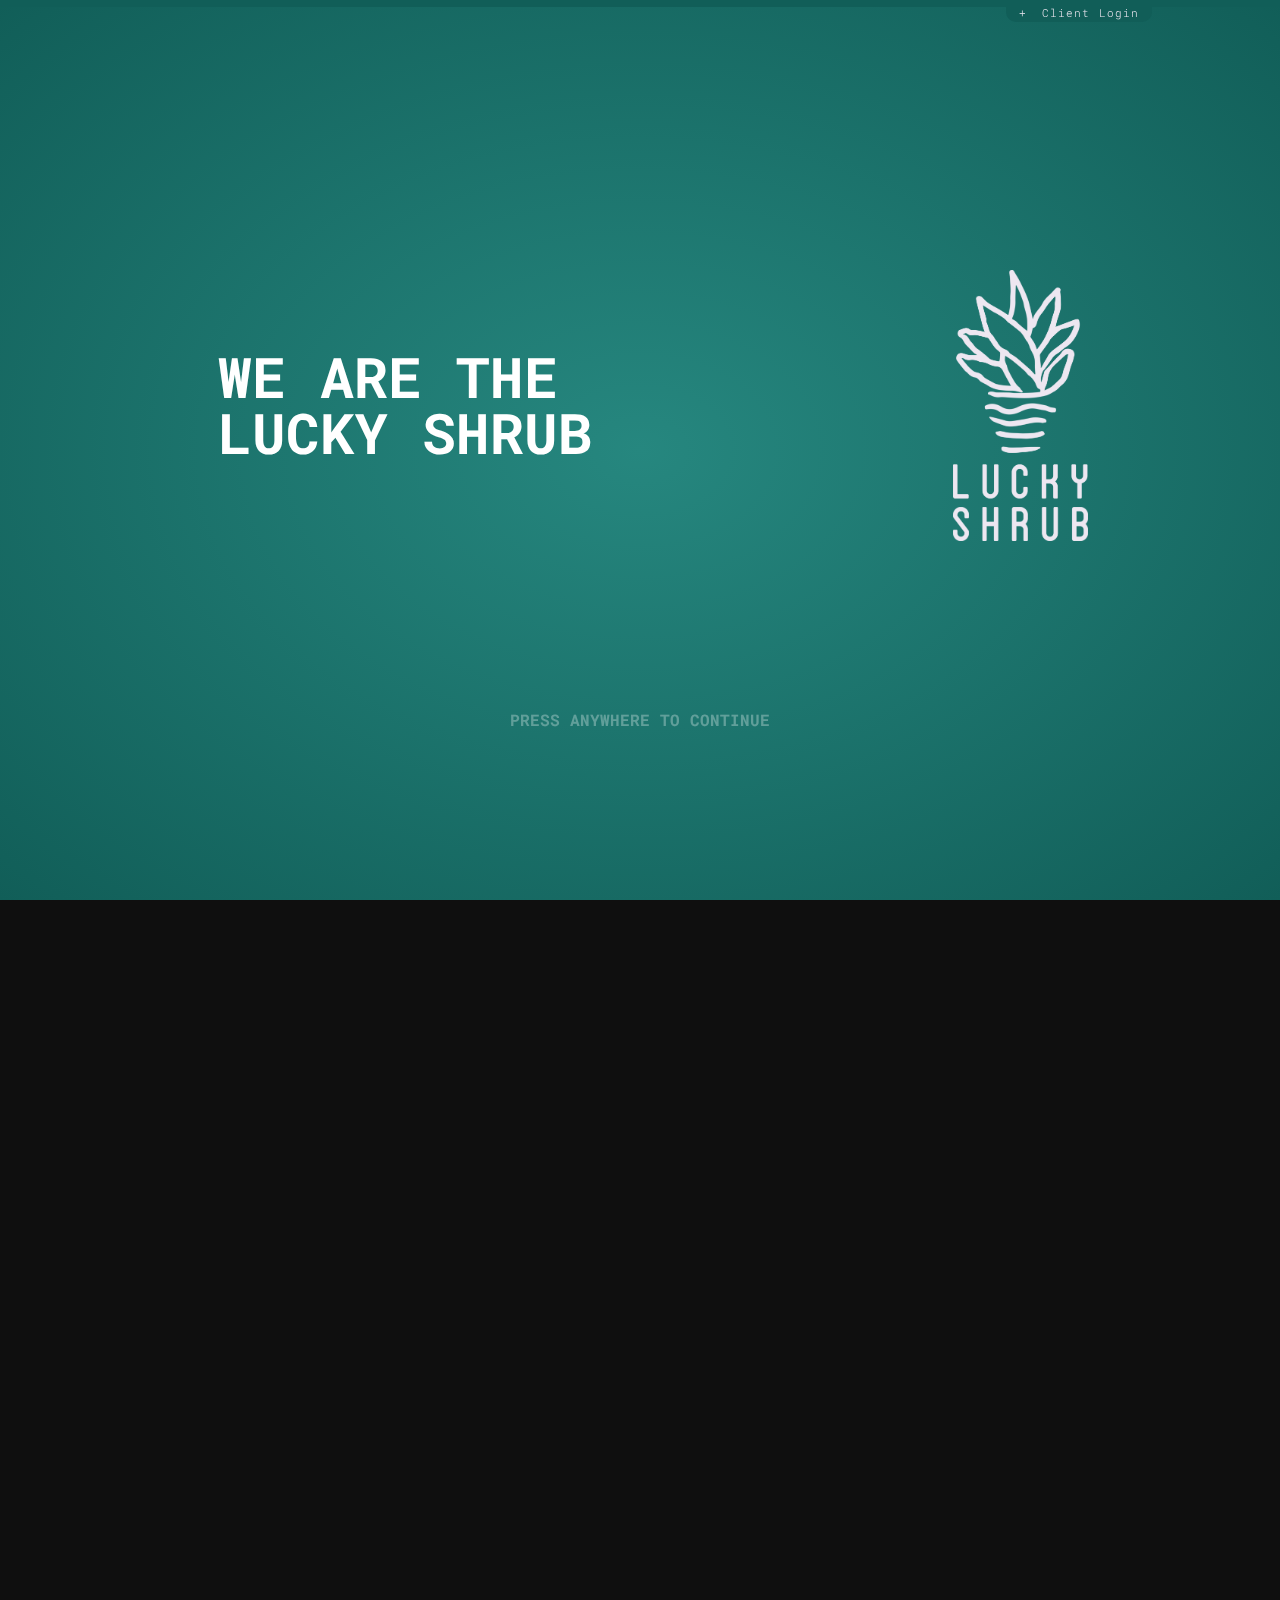
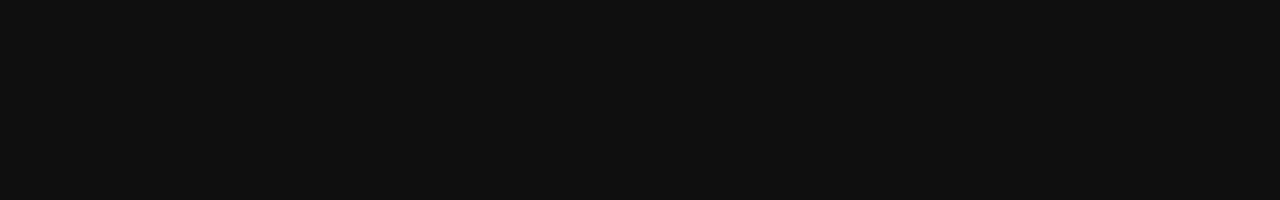
==== commit 6991a594: "add responsiveness" ====
--- a/public/index.html
+++ b/public/index.html
@@ -100,7 +100,7 @@
             <img src="../assets/images/footer-nursery.png" alt="" class="footer__image_2">
             <img src="../assets/images/Asset3@3x.png" alt="Lucky shrub logotype" class="footer__logo">
             <p class="footer__copyright">
-                Copyright Little Lemon
+                Copyright Lucky Shrub
             </p>
     </footer>
 
--- a/src/style/css/style.css
+++ b/src/style/css/style.css
@@ -53,6 +53,7 @@
 
 body {
   background-color: #ede7f1;
+  position: relative;
 }
 
 html {
@@ -61,7 +62,6 @@
 }
 
 .login-bar {
-  scroll-snap-align: start;
   position: fixed;
   width: 100%;
   top: 0;
@@ -95,260 +95,6 @@
 }
 .login-bar__text::before:hover {
   color: white;
-}
-
-.main-logo {
-  position: absolute;
-  width: 16vh;
-  height: 16vh;
-  top: -3.5%;
-  left: -20%;
-  border-radius: 50%;
-  background-color: #115E58;
-  cursor: pointer;
-}
-.main-logo__image {
-  display: block;
-  position: relative;
-  margin: 1vh auto;
-  height: 13vh;
-}
-
-.section-first {
-  position: relative;
-  max-width: 1024px;
-  margin: 0 auto;
-  height: 100vh;
-}
-
-.main-nav {
-  color: #115E58;
-  margin-top: 5vh;
-  border-bottom: solid 1px #115E58;
-}
-.main-nav__list {
-  display: -webkit-box;
-  display: -ms-flexbox;
-  display: flex;
-  -webkit-box-pack: right;
-      -ms-flex-pack: right;
-          justify-content: right;
-  list-style: none;
-  text-align: center;
-}
-.main-nav__list-item {
-  padding: 10px 10px 0 10px;
-}
-.main-nav__list-item:hover {
-  background-color: #115E58;
-  border-top-left-radius: 10px;
-  border-top-right-radius: 10px;
-  -webkit-transition: 0.3s;
-  transition: 0.3s;
-}
-.main-nav__list-item:hover a {
-  color: #ede7f1;
-}
-.main-nav__list-item--active {
-  background-color: #115E58;
-  border-top-left-radius: 10px;
-  border-top-right-radius: 10px;
-  padding: 10px 0px 10px 20px;
-}
-.main-nav__list-item--active::after {
-  content: "";
-  position: relative;
-  top: 200%;
-  left: -45%;
-  border-top: 10px solid #115E58;
-  border-bottom: 10px solid transparent;
-  border-left: 10px solid transparent;
-  border-right: 10px solid transparent;
-}
-.main-nav__list-item--active a {
-  color: #ede7f1;
-}
-.main-nav__link {
-  display: inline-block;
-  font-family: "Roboto Mono", "Arial", "sans serif";
-  font-size: 0.8em;
-  letter-spacing: 0.7px;
-  font-weight: 700;
-  color: #115E58;
-  text-decoration: none;
-  text-transform: uppercase;
-}
-.main-nav__divline {
-  margin: 0 10px;
-  width: 1px;
-  height: 0.7em;
-  -ms-flex-item-align: end;
-      align-self: flex-end;
-  background-color: #115E58;
-}
-
-.slogan {
-  display: -webkit-box;
-  display: -ms-flexbox;
-  display: flex;
-  height: 75vh;
-  -webkit-box-align: start;
-      -ms-flex-align: start;
-          align-items: flex-start;
-  padding-top: 12%;
-}
-.slogan__text {
-  font-family: "Roboto Mono", "Arial", "sans serif";
-  font-weight: 700;
-  text-align: center;
-  -ms-flex-item-align: start;
-      align-self: flex-start;
-  margin-right: 5%;
-}
-.slogan__text--big {
-  margin-bottom: 10px;
-  font-size: 5em;
-}
-.slogan__text--medium {
-  font-size: 2.6em;
-  letter-spacing: 0.135em;
-}
-.slogan__text--mediumer {
-  font-size: 2.2em;
-}
-.slogan__text--small {
-  margin-top: 10%;
-  font-size: 1em;
-  text-align: justify;
-  text-justify: inter-characters;
-  text-transform: uppercase;
-}
-.slogan__image {
-  display: block;
-  max-height: 55vh;
-  padding-top: 5%;
-}
-
-.main {
-  position: relative;
-  scroll-snap-align: center;
-  height: 100vh;
-  overflow: hidden;
-  background-color: #0f0f0f;
-  color: #ede7f1;
-  font-family: "Roboto Mono", "Arial", "sans serif";
-  font-size: 2em;
-}
-.main__slogan_wrapper {
-  position: absolute;
-  top: 15%;
-  left: 25%;
-  -webkit-transform: translateX(200vw);
-          transform: translateX(200vw);
-}
-.main__slogan_wrapper--animate {
-  -webkit-transition: linear 0.3s;
-  transition: linear 0.3s;
-  -webkit-transform: translateX(0);
-          transform: translateX(0);
-}
-.main__slogan {
-  font-family: "Roboto Mono", "Arial", "sans serif";
-  font-weight: 700;
-  letter-spacing: 1.5px;
-}
-.main__slogan-contact {
-  display: inline-block;
-  margin-top: 15px;
-  padding-bottom: 10px;
-  font-weight: 300;
-  color: white;
-  text-decoration: none;
-  -webkit-transition: letter-spacing 4s linear;
-  transition: letter-spacing 4s linear;
-}
-.main__slogan-contact:hover {
-  border-bottom: white solid 1px;
-}
-.main__slogan-contact--animate {
-  letter-spacing: 2px;
-}
-
-.main-section {
-  position: absolute;
-  display: -webkit-box;
-  display: -ms-flexbox;
-  display: flex;
-  top: 25%;
-  right: 10%;
-  height: 40%;
-  -webkit-transform: translateX(-200vw);
-          transform: translateX(-200vw);
-}
-.main-section--animate {
-  -webkit-transition: linear 1s;
-  transition: linear 1s;
-  -webkit-transform: translateX(0);
-          transform: translateX(0);
-}
-
-.article {
-  display: block;
-  position: relative;
-  -webkit-box-flex: 1;
-      -ms-flex: 1;
-          flex: 1;
-  height: 100%;
-  width: 300px;
-  margin: 2%;
-  font-size: 0.2em;
-  background-color: #ede7f1;
-  border-radius: 20px;
-}
-.article__heading {
-  position: absolute;
-  text-align: right;
-  padding: 30px;
-  top: 5%;
-  right: 8%;
-  font-weight: 700;
-  text-transform: uppercase;
-  color: white;
-  font-size: 3em;
-  -webkit-filter: brightness(100%);
-          filter: brightness(100%);
-}
-.article__paragraph {
-  width: 70%;
-  position: absolute;
-  bottom: 20%;
-  padding: 20px;
-  color: white;
-  font-size: 2em;
-}
-.article:nth-child(1) {
-  color: white;
-  background-image: -webkit-gradient(linear, left top, left bottom, from(rgba(0, 0, 0, 0.2)), to(rgba(0, 0, 0, 0.9))), url("../../../assets/images/garden1.jpg");
-  background-image: linear-gradient(rgba(0, 0, 0, 0.2), rgba(0, 0, 0, 0.9)), url("../../../assets/images/garden1.jpg");
-  background-repeat: no-repeat;
-  background-size: cover;
-  background-position: -50px;
-}
-.article:nth-child(2) {
-  color: white;
-  background-image: -webkit-gradient(linear, left top, left bottom, from(rgba(0, 0, 0, 0.2)), to(rgba(0, 0, 0, 0.9))), url("../../../assets/images/plants.jpg");
-  background-image: linear-gradient(rgba(0, 0, 0, 0.2), rgba(0, 0, 0, 0.9)), url("../../../assets/images/plants.jpg");
-  background-repeat: no-repeat;
-  background-size: cover;
-  background-position: -50px;
-}
-.article:nth-child(3) {
-  color: white;
-  background-image: -webkit-gradient(linear, left top, left bottom, from(rgba(0, 0, 0, 0.2)), to(rgba(0, 0, 0, 0.9))), url("../../../assets/images/team.jpg");
-  background-image: linear-gradient(rgba(0, 0, 0, 0.2), rgba(0, 0, 0, 0.9)), url("../../../assets/images/team.jpg");
-  background-repeat: no-repeat;
-  background-size: cover;
-  background-position: -50px;
 }
 
 .footer {
@@ -367,18 +113,33 @@
   bottom: 0%;
   background-color: #115E58;
 }
+@media screen and (max-width: 768px) {
+  .footer {
+    height: 10vh;
+  }
+}
 .footer__logo {
   display: block;
   height: 60%;
   padding-right: 6%;
   opacity: 0.8;
 }
+@media screen and (max-width: 1024px) {
+  .footer {
+    padding-right: 30%;
+  }
+}
 .footer__copyright {
   font-size: 0.9em;
   color: #ede7f1;
   font-family: "Roboto Mono", "Arial", "sans serif";
   opacity: 0.8;
 }
+@media screen and (max-width: 768px) {
+  .footer {
+    font-size: 0.7em;
+  }
+}
 .footer__image_1 {
   display: block;
   position: relative;
@@ -386,12 +147,22 @@
   right: 20%;
   height: 80%;
 }
+@media screen and (max-width: 1024px) {
+  .footer__image_1 {
+    right: 5%;
+  }
+}
 .footer__image_2 {
   display: block;
   position: relative;
   top: -75%;
   left: 25%;
   height: 75%;
+}
+@media screen and (max-width: 1024px) {
+  .footer__image_2 {
+    left: 70%;
+  }
 }
 
 .scroller {
@@ -407,6 +178,13 @@
   -webkit-transition: 0.3s;
   transition: 0.3s;
 }
+@media screen and (max-width: 768px) {
+  .scroller {
+    width: 40px;
+    height: 40px;
+    opacity: 0.7;
+  }
+}
 .scroller:hover {
   -webkit-transition: 0.5s;
   transition: 0.5s;
@@ -423,8 +201,14 @@
   font-size: 1.5em;
 }
 .scroller--hidden {
-  opacity: 0.3;
   display: none;
+}
+@media screen and (max-width: 768px) {
+  .scroller {
+    bottom: 12%;
+    right: 7%;
+    font-size: 0.85em;
+  }
 }
 
 .banner {
@@ -456,6 +240,12 @@
   transition: opacity 1.2s linear;
   z-index: 5;
 }
+@media screen and (max-width: 1024px) {
+  .banner {
+    font-size: 2rem;
+    padding: 80px 0 0 20px;
+  }
+}
 .banner__logo {
   display: block;
   position: absolute;
@@ -467,6 +257,20 @@
   -webkit-animation-direction: alternate;
           animation-direction: alternate;
 }
+@media screen and (max-width: 1470px) {
+  .banner__logo {
+    right: 15%;
+    width: 15vh;
+    top: 30%;
+  }
+}
+@media screen and (max-width: 1024px) {
+  .banner__logo {
+    top: 40%;
+    left: 50%;
+    width: 15vh;
+  }
+}
 .banner__text {
   position: absolute;
   text-transform: uppercase;
@@ -477,6 +281,12 @@
           transform: translate(-50%, -50%);
   opacity: 0.3;
 }
+@media screen and (max-width: 1024px) {
+  .banner__text {
+    top: 90%;
+    font-size: 0.6rem;
+  }
+}
 .banner--hidden {
   opacity: 0.01;
 }
@@ -494,6 +304,16 @@
   -webkit-animation-direction: alternate;
           animation-direction: alternate;
 }
+@media screen and (max-width: 1470px) {
+  .t3xts {
+    left: 10%;
+  }
+}
+@media screen and (max-width: 1024px) {
+  .t3xts {
+    top: 0;
+  }
+}
 
 .t3xt {
   -webkit-transform-style: preserve-3d;
@@ -554,22 +374,22 @@
 }
 @-webkit-keyframes logo-move {
   from {
-    -webkit-transform: translate(0, 0) scale(100%);
-            transform: translate(0, 0) scale(100%);
+    -webkit-transform: translateX(-40%) scale(100%);
+            transform: translateX(-40%) scale(100%);
   }
   to {
-    -webkit-transform: translate(-5%, 0) scale(105%);
-            transform: translate(-5%, 0) scale(105%);
+    -webkit-transform: translateX(-50%) scale(105%);
+            transform: translateX(-50%) scale(105%);
   }
 }
 @keyframes logo-move {
   from {
-    -webkit-transform: translate(0, 0) scale(100%);
-            transform: translate(0, 0) scale(100%);
+    -webkit-transform: translateX(-40%) scale(100%);
+            transform: translateX(-40%) scale(100%);
   }
   to {
-    -webkit-transform: translate(-5%, 0) scale(105%);
-            transform: translate(-5%, 0) scale(105%);
+    -webkit-transform: translateX(-50%) scale(105%);
+            transform: translateX(-50%) scale(105%);
   }
 }
 @-webkit-keyframes text-move {
@@ -595,4 +415,525 @@
             transform: translate(0%, 0) scale(110%);
     letter-spacing: 3px;
   }
+}
+.main-logo {
+  position: absolute;
+  width: 16vh;
+  height: 16vh;
+  top: 4%;
+  left: -20%;
+  border-radius: 50%;
+  background-color: #115E58;
+  cursor: pointer;
+}
+@media screen and (max-width: 1470px) {
+  .main-logo {
+    left: 5%;
+    width: 8vh;
+    height: 8vh;
+  }
+}
+@media screen and (max-width: 1024px) {
+  .main-logo {
+    top: 2%;
+    left: 3%;
+    width: 7vh;
+    height: 7vh;
+  }
+}
+@media screen and (max-width: 768px) {
+  .main-logo {
+    display: none;
+  }
+}
+.main-logo__image {
+  display: block;
+  position: relative;
+  margin: 1vh auto;
+  height: 13vh;
+}
+@media screen and (max-width: 1470px) {
+  .main-logo__image {
+    height: 6vh;
+  }
+}
+@media screen and (max-width: 1024px) {
+  .main-logo__image {
+    height: 5vh;
+  }
+}
+
+.section-first {
+  scroll-snap-align: start;
+  position: relative;
+  max-width: 1024px;
+  margin: 0 auto;
+  height: 100vh;
+}
+@media screen and (max-width: 1470px) {
+  .section-first {
+    overflow: hidden;
+    margin-left: 50px;
+    margin-right: 50px;
+  }
+}
+
+.main-nav {
+  position: relative;
+  padding-top: 10%;
+  margin-bottom: 6%;
+  color: #115E58;
+  border-bottom: solid 1px #115E58;
+}
+@media screen and (max-width: 768px) {
+  .main-nav {
+    padding-top: 10%;
+    margin-bottom: 3%;
+  }
+}
+.main-nav__list {
+  display: -webkit-box;
+  display: -ms-flexbox;
+  display: flex;
+  -webkit-box-pack: right;
+      -ms-flex-pack: right;
+          justify-content: right;
+  list-style: none;
+  text-align: center;
+}
+.main-nav__list-item {
+  padding: 10px 10px 0 10px;
+}
+@media screen and (max-width: 768px) {
+  .main-nav__list-item {
+    padding: 5px 5px 0 5px;
+  }
+}
+.main-nav__list-item:hover {
+  background-color: #115E58;
+  border-top-left-radius: 10px;
+  border-top-right-radius: 10px;
+  -webkit-transition: 0.3s;
+  transition: 0.3s;
+}
+.main-nav__list-item:hover a {
+  color: #ede7f1;
+}
+.main-nav__list-item--active {
+  background-color: #115E58;
+  border-top-left-radius: 10px;
+  border-top-right-radius: 10px;
+  padding: 10px 0px 10px 20px;
+}
+.main-nav__list-item--active::after {
+  content: "";
+  position: relative;
+  top: 200%;
+  left: -45%;
+  border-top: 10px solid #115E58;
+  border-bottom: 10px solid transparent;
+  border-left: 10px solid transparent;
+  border-right: 10px solid transparent;
+}
+.main-nav__list-item--active a {
+  color: #ede7f1;
+}
+.main-nav__link {
+  display: inline-block;
+  font-family: "Roboto Mono", "Arial", "sans serif";
+  font-size: 0.8em;
+  letter-spacing: 0.7px;
+  font-weight: 700;
+  color: #115E58;
+  text-decoration: none;
+  text-transform: uppercase;
+}
+@media screen and (max-width: 768px) {
+  .main-nav__link {
+    font-size: 0.6em;
+    letter-spacing: 0;
+  }
+}
+.main-nav__divline {
+  margin: 0 10px;
+  width: 1px;
+  height: 0.7em;
+  -ms-flex-item-align: end;
+      align-self: flex-end;
+  background-color: #115E58;
+}
+
+.slogan {
+  display: -webkit-box;
+  display: -ms-flexbox;
+  display: flex;
+  height: 75vh;
+  -webkit-box-align: start;
+      -ms-flex-align: start;
+          align-items: flex-start;
+}
+@media screen and (max-width: 1470px) {
+  .slogan {
+    margin-top: 100px;
+  }
+}
+@media screen and (max-width: 768px) {
+  .slogan {
+    -ms-flex-wrap: wrap;
+        flex-wrap: wrap;
+    -webkit-box-pack: center;
+        -ms-flex-pack: center;
+            justify-content: center;
+    margin-top: 50px;
+  }
+}
+.slogan__text {
+  font-family: "Roboto Mono", "Arial", "sans serif";
+  font-weight: 700;
+  text-align: center;
+  -ms-flex-item-align: start;
+      align-self: flex-start;
+  margin-right: 5%;
+}
+@media screen and (max-width: 768px) {
+  .slogan__text {
+    -ms-flex-wrap: wrap;
+        flex-wrap: wrap;
+    margin: 0 auto;
+  }
+}
+.slogan__text--big {
+  margin-bottom: 10px;
+  font-size: 5em;
+  -webkit-transform: translateX(-200vw);
+          transform: translateX(-200vw);
+}
+@media screen and (max-width: 768px) {
+  .slogan__text--big {
+    font-size: 2em;
+    text-align: center;
+  }
+}
+.slogan__text--big--animate {
+  -webkit-animation: jumpin 1.2s linear;
+          animation: jumpin 1.2s linear;
+  -webkit-animation-fill-mode: forwards;
+          animation-fill-mode: forwards;
+}
+.slogan__text--medium {
+  font-size: 2.6em;
+  letter-spacing: 0.135em;
+  -webkit-transform: translateX(-200vw);
+          transform: translateX(-200vw);
+}
+@media screen and (max-width: 768px) {
+  .slogan__text--medium {
+    font-size: 2.4em;
+  }
+}
+.slogan__text--medium--animate {
+  -webkit-animation: jumpin 1.3s linear;
+          animation: jumpin 1.3s linear;
+  -webkit-animation-fill-mode: forwards;
+          animation-fill-mode: forwards;
+}
+.slogan__text--mediumer {
+  font-size: 2.2em;
+  -webkit-transform: translateX(-200vw);
+          transform: translateX(-200vw);
+}
+@media screen and (max-width: 768px) {
+  .slogan__text--mediumer {
+    font-size: 2em;
+  }
+}
+.slogan__text--mediumer--animate {
+  -webkit-animation: jumpin 1s linear;
+          animation: jumpin 1s linear;
+  -webkit-animation-fill-mode: forwards;
+          animation-fill-mode: forwards;
+}
+.slogan__text--small {
+  margin-top: 10%;
+  font-size: 1em;
+  text-align: justify;
+  text-justify: inter-characters;
+  text-transform: uppercase;
+  -webkit-transform: translateX(-200vw);
+          transform: translateX(-200vw);
+}
+@media screen and (max-width: 768px) {
+  .slogan__text--small {
+    font-size: 0.5em;
+    padding: 0 20% 10px 20%;
+  }
+}
+.slogan__text--small--animate {
+  -webkit-animation: jumpin 1.2s linear;
+          animation: jumpin 1.2s linear;
+  -webkit-animation-fill-mode: forwards;
+          animation-fill-mode: forwards;
+}
+.slogan__image {
+  display: block;
+  max-height: 55vh;
+  padding-top: 5%;
+  -webkit-transform: translateX(200vw);
+          transform: translateX(200vw);
+}
+@media screen and (max-width: 1470px) {
+  .slogan__image {
+    max-height: 40vh;
+  }
+}
+@media screen and (max-width: 768px) {
+  .slogan__image {
+    max-height: 50vh;
+    padding-top: 1%;
+    padding-bottom: 20%;
+  }
+}
+.slogan__image--animate {
+  -webkit-animation: jumpin 1.5s linear;
+          animation: jumpin 1.5s linear;
+  -webkit-animation-fill-mode: forwards;
+          animation-fill-mode: forwards;
+}
+
+@-webkit-keyframes jumpin {
+  100% {
+    -webkit-transform: translateX(0);
+            transform: translateX(0);
+  }
+}
+
+@keyframes jumpin {
+  100% {
+    -webkit-transform: translateX(0);
+            transform: translateX(0);
+  }
+}
+.main {
+  position: relative;
+  scroll-snap-align: center;
+  min-height: 100vh;
+  background-color: #0f0f0f;
+  color: #ede7f1;
+  font-family: "Roboto Mono", "Arial", "sans serif";
+  font-size: 2em;
+}
+@media screen and (max-width: 768px) {
+  .main {
+    min-height: 200vh;
+  }
+}
+.main__slogan_wrapper {
+  position: absolute;
+  top: 15%;
+  left: 25%;
+  -webkit-transform: translateX(200vw);
+          transform: translateX(200vw);
+}
+.main__slogan_wrapper--animate {
+  -webkit-transition: linear 0.3s;
+  transition: linear 0.3s;
+  -webkit-transform: translateX(0);
+          transform: translateX(0);
+}
+@media screen and (max-width: 1470px) {
+  .main__slogan_wrapper {
+    top: 10%;
+    left: 5%;
+  }
+}
+@media screen and (max-width: 768px) {
+  .main__slogan_wrapper {
+    top: 3%;
+  }
+}
+.main__slogan {
+  font-family: "Roboto Mono", "Arial", "sans serif";
+  font-weight: 700;
+  letter-spacing: 1.5px;
+}
+@media screen and (max-width: 1024px) {
+  .main {
+    padding-right: 20px;
+  }
+}
+.main__slogan-contact {
+  display: inline-block;
+  margin-top: 15px;
+  padding-bottom: 10px;
+  font-weight: 300;
+  color: white;
+  text-decoration: none;
+  -webkit-transition: letter-spacing 4s linear;
+  transition: letter-spacing 4s linear;
+}
+.main__slogan-contact:hover {
+  border-bottom: white solid 1px;
+}
+.main__slogan-contact--animate {
+  letter-spacing: 2px;
+}
+
+.main-section {
+  position: absolute;
+  display: -webkit-box;
+  display: -ms-flexbox;
+  display: flex;
+  top: 25%;
+  right: 10%;
+  height: 40%;
+  -webkit-transform: translateX(-200vw);
+          transform: translateX(-200vw);
+}
+@media screen and (max-width: 1470px) {
+  .main-section {
+    right: 6%;
+  }
+}
+@media screen and (max-width: 768px) {
+  .main-section {
+    -ms-flex-wrap: wrap;
+        flex-wrap: wrap;
+    margin-bottom: 10vh;
+    top: 235px;
+  }
+}
+.main-section--animate {
+  -webkit-transition: linear 1s;
+  transition: linear 1s;
+  -webkit-transform: translateX(0);
+          transform: translateX(0);
+}
+@media screen and (max-width: 768px) {
+  .main-section--animate {
+    -webkit-transition: none;
+    transition: none;
+  }
+}
+
+.article {
+  display: block;
+  position: relative;
+  -webkit-box-flex: 1;
+      -ms-flex: 1;
+          flex: 1;
+  height: 100%;
+  width: 300px;
+  margin: 2%;
+  font-size: 0.2em;
+  background-color: #ede7f1;
+  border-radius: 20px;
+}
+.article:hover {
+  cursor: pointer;
+}
+@media screen and (max-width: 1024px) {
+  .article {
+    width: 28vw;
+    height: 45vw;
+  }
+}
+@media screen and (max-width: 768px) {
+  .article {
+    width: 25vw;
+    height: 35vw;
+    scroll-snap-align: center;
+    height: 50vh;
+    min-width: 60vw;
+    left: 50%;
+    -webkit-transform: translateX(-50%);
+            transform: translateX(-50%);
+  }
+}
+.article__heading {
+  position: absolute;
+  text-align: right;
+  padding: 30px;
+  top: 5%;
+  right: 8%;
+  font-weight: 700;
+  text-transform: uppercase;
+  color: white;
+  font-size: 3em;
+  letter-spacing: 2px;
+  -webkit-filter: brightness(100%);
+          filter: brightness(100%);
+}
+@media screen and (max-width: 1024px) {
+  .article__heading {
+    font-size: 4em;
+  }
+}
+.article__paragraph {
+  width: 70%;
+  position: absolute;
+  bottom: 20%;
+  padding: 20px;
+  color: white;
+  font-size: 2em;
+}
+@media screen and (max-width: 1024px) {
+  .article__paragraph {
+    background-position: 0px;
+  }
+}
+@media screen and (max-width: 768px) {
+  .article__paragraph {
+    font-size: 3em;
+  }
+}
+.article:nth-child(1) {
+  color: white;
+  background-image: -webkit-gradient(linear, left top, left bottom, from(rgba(0, 0, 0, 0.2)), to(rgba(0, 0, 0, 0.9))), url("../../../assets/images/garden1.jpg");
+  background-image: linear-gradient(rgba(0, 0, 0, 0.2), rgba(0, 0, 0, 0.9)), url("../../../assets/images/garden1.jpg");
+  background-repeat: no-repeat;
+  background-size: cover;
+  background-position: -50px;
+}
+.article:nth-child(1):hover {
+  background-image: -webkit-gradient(linear, left top, left bottom, from(rgba(0, 0, 0, 0.2)), to(rgba(0, 0, 0, 0.5))), url("../../../assets/images/garden1.jpg");
+  background-image: linear-gradient(rgba(0, 0, 0, 0.2), rgba(0, 0, 0, 0.5)), url("../../../assets/images/garden1.jpg");
+}
+@media screen and (max-width: 1024px) {
+  .article:nth-child(1) {
+    background-position: 0px;
+  }
+}
+.article:nth-child(2) {
+  color: white;
+  background-image: -webkit-gradient(linear, left top, left bottom, from(rgba(0, 0, 0, 0.2)), to(rgba(0, 0, 0, 0.9))), url("../../../assets/images/plants.jpg");
+  background-image: linear-gradient(rgba(0, 0, 0, 0.2), rgba(0, 0, 0, 0.9)), url("../../../assets/images/plants.jpg");
+  background-repeat: no-repeat;
+  background-size: cover;
+  background-position: -50px;
+}
+.article:nth-child(2):hover {
+  background-image: -webkit-gradient(linear, left top, left bottom, from(rgba(0, 0, 0, 0.2)), to(rgba(0, 0, 0, 0.5))), url("../../../assets/images/plants.jpg");
+  background-image: linear-gradient(rgba(0, 0, 0, 0.2), rgba(0, 0, 0, 0.5)), url("../../../assets/images/plants.jpg");
+}
+@media screen and (max-width: 1024px) {
+  .article:nth-child(2) {
+    background-position: 0px;
+  }
+}
+.article:nth-child(3) {
+  color: white;
+  background-image: -webkit-gradient(linear, left top, left bottom, from(rgba(0, 0, 0, 0.2)), to(rgba(0, 0, 0, 0.9))), url("../../../assets/images/team.jpg");
+  background-image: linear-gradient(rgba(0, 0, 0, 0.2), rgba(0, 0, 0, 0.9)), url("../../../assets/images/team.jpg");
+  background-repeat: no-repeat;
+  background-size: cover;
+  background-position: -50px;
+}
+.article:nth-child(3):hover {
+  background-image: -webkit-gradient(linear, left top, left bottom, from(rgba(0, 0, 0, 0.2)), to(rgba(0, 0, 0, 0.5))), url("../../../assets/images/team.jpg");
+  background-image: linear-gradient(rgba(0, 0, 0, 0.2), rgba(0, 0, 0, 0.5)), url("../../../assets/images/team.jpg");
+}
+@media screen and (max-width: 1024px) {
+  .article:nth-child(3) {
+    background-position: 0px;
+  }
 }/*# sourceMappingURL=style.css.map */